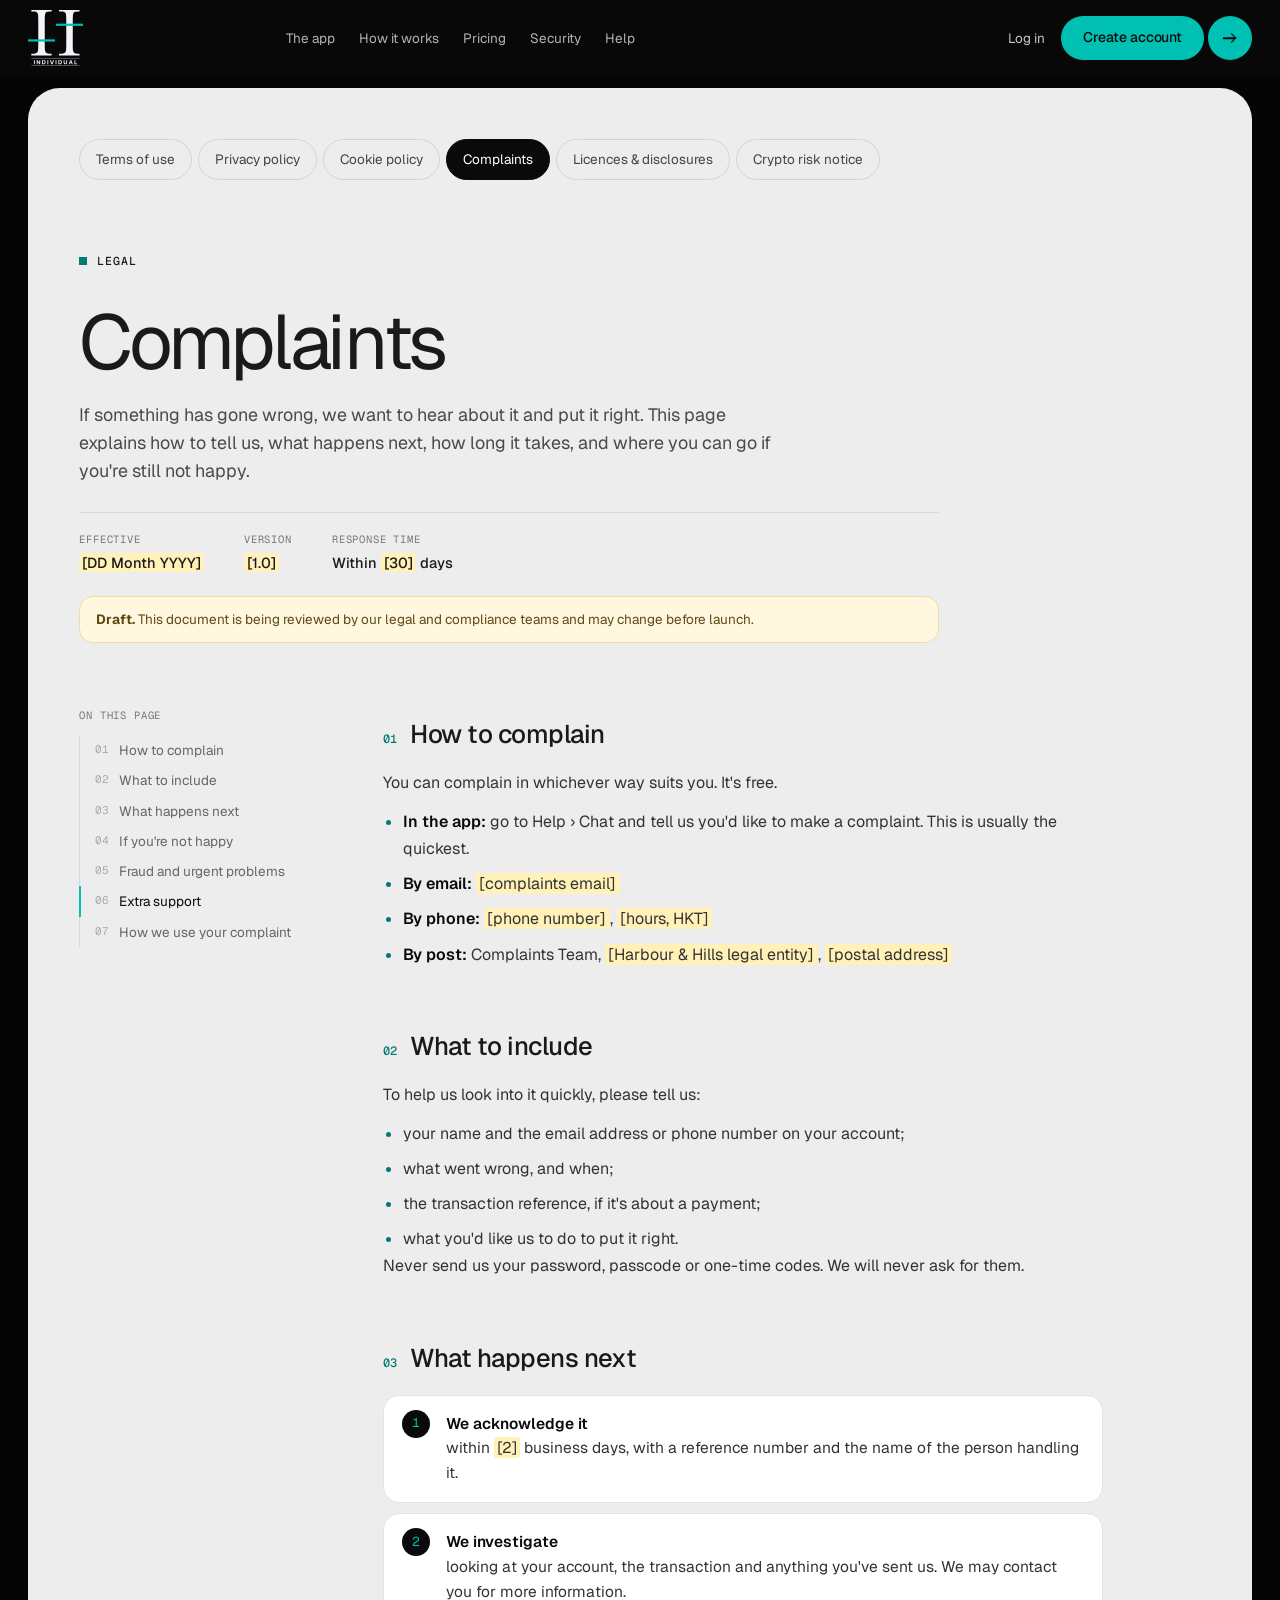
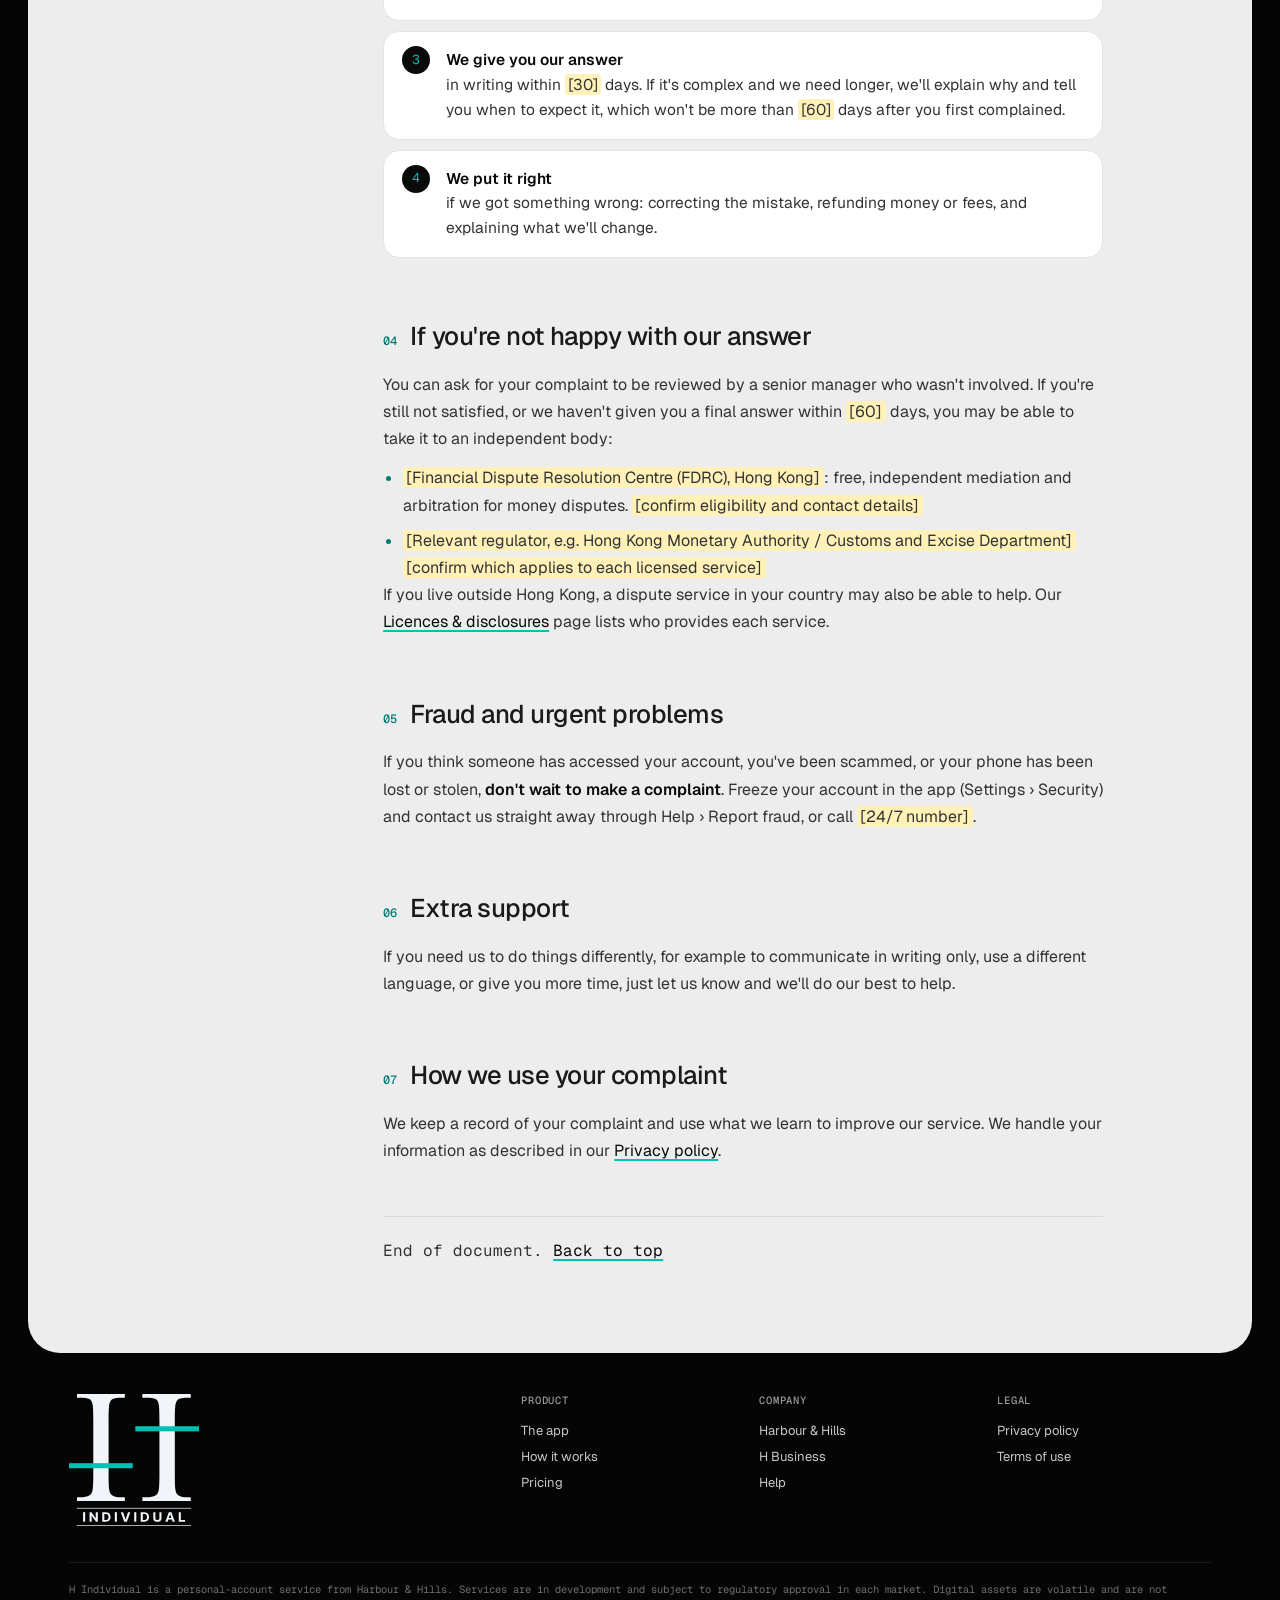
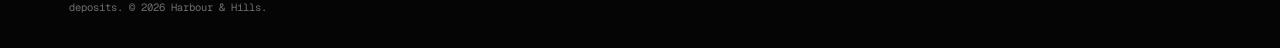
==== complaints.html @ d506ab59 "Legal: Complaints page with step-by-step process and escalation routes (placeholders for Compliance)" ====
<!DOCTYPE html>
<html lang="en">
<head>
<meta charset="utf-8">
<meta name="viewport" content="width=device-width, initial-scale=1">
<meta name="theme-color" content="#0a0a0a">
<title>Complaints — H Individual</title>
<meta name="description" content="How to make a complaint about H Individual, what happens next, how long it takes and where to go if you are not satisfied.">
<link rel="preconnect" href="https://fonts.googleapis.com">
<link rel="preconnect" href="https://fonts.gstatic.com" crossorigin>
<link href="https://fonts.googleapis.com/css2?family=Geist:wght@300;400;500;600&family=Geist+Mono:wght@400;500&family=Inter:wght@400;500;600&display=swap" rel="stylesheet">
<link rel="icon" type="image/svg+xml" href="assets/mark.svg?v=3">
<link rel="stylesheet" href="assets/site.css">
<link rel="stylesheet" href="assets/legal.css">
</head>
<body class="page-legal">
<a class="skip" href="#main">Skip to content</a>

<!-- Shared site header (same as index.html). Section links point back to the landing page. -->
<header class="hdr scrolled">
  <div class="hdr__in">
    <a class="logo" href="index.html"><img src="assets/logo-light.svg?v=2" width="48" height="48" alt="H Individual home"></a>
    <nav class="hdr__nav" aria-label="Primary">
      <a href="index.html#app">The app</a><a href="index.html#how">How it works</a><a href="index.html#pricing">Pricing</a><a href="index.html#security">Security</a><a href="index.html#faq">Help</a>
    </nav>
    <div class="hdr__end">
      <a href="#" class="hdr__login">Log in</a><!-- BACKEND: link to /login once the portal exists -->
      <a href="index.html" class="pill pill--teal"><span class="pill__label">Create account</span><span class="pill__dot" aria-hidden="true"><i class="arrow"></i></span></a>
    </div>
  </div>
</header>

<main id="main" class="legal">

  <!-- ═══ LEGAL TEMPLATE ═══
       Reused for: terms, privacy, cookies, complaints, disclosures, crypto-risk.
       Per page change: <title>, meta description, active tab (aria-current), .legal__head, contents list, article body.
       <mark class="tbd"> = text Compliance / BD must confirm before launch. -->

  <nav class="legal__tabs" aria-label="Legal documents">
    <a href="terms.html">Terms of use</a>
    <a href="privacy.html">Privacy policy</a>
    <a href="cookies.html">Cookie policy</a>
    <a href="complaints.html" aria-current="page">Complaints</a>
    <a href="disclosures.html">Licences &amp; disclosures</a>
    <a href="crypto-risk.html">Crypto risk notice</a>
  </nav>

  <header class="legal__head">
    <p class="kicker">Legal</p>
    <h1>Complaints</h1>
    <p class="legal__lead">If something has gone wrong, we want to hear about it and put it right. This page explains how to tell us, what happens next, how long it takes, and where you can go if you're still not happy.</p>
    <dl class="legal__meta">
      <div><dt>Effective</dt><dd><mark class="tbd">[DD Month YYYY]</mark></dd></div>
      <div><dt>Version</dt><dd><mark class="tbd">[1.0]</mark></dd></div>
      <div><dt>Response time</dt><dd>Within <mark class="tbd">[30]</mark> days</dd></div>
    </dl>
    <p class="legal__draft" role="note"><b>Draft.</b> This document is being reviewed by our legal and compliance teams and may change before launch.</p><!-- remove once approved -->
  </header>

  <div class="legal__body">
    <aside class="legal__toc">
      <details open>
        <summary>On this page</summary>
        <ol>
          <li><a href="#how">How to complain</a></li>
          <li><a href="#include">What to include</a></li>
          <li><a href="#next">What happens next</a></li>
          <li><a href="#escalate">If you're not happy</a></li>
          <li><a href="#urgent">Fraud and urgent problems</a></li>
          <li><a href="#help">Extra support</a></li>
          <li><a href="#records">How we use your complaint</a></li>
        </ol>
      </details>
    </aside>

    <article class="legal__doc">
      <section id="how">
        <h2>How to complain</h2>
        <p>You can complain in whichever way suits you. It's free.</p>
        <ul>
          <li><strong>In the app:</strong> go to Help &rsaquo; Chat and tell us you'd like to make a complaint. This is usually the quickest.</li>
          <li><strong>By email:</strong> <mark class="tbd">[complaints email]</mark></li>
          <li><strong>By phone:</strong> <mark class="tbd">[phone number]</mark>, <mark class="tbd">[hours, HKT]</mark></li>
          <li><strong>By post:</strong> Complaints Team, <mark class="tbd">[Harbour &amp; Hills legal entity]</mark>, <mark class="tbd">[postal address]</mark></li>
        </ul>
      </section>

      <section id="include">
        <h2>What to include</h2>
        <p>To help us look into it quickly, please tell us:</p>
        <ul>
          <li>your name and the email address or phone number on your account;</li>
          <li>what went wrong, and when;</li>
          <li>the transaction reference, if it's about a payment;</li>
          <li>what you'd like us to do to put it right.</li>
        </ul>
        <p>Never send us your password, passcode or one-time codes. We will never ask for them.</p>
      </section>

      <section id="next">
        <h2>What happens next</h2>
        <ol class="legal__steps">
          <li><b>We acknowledge it</b><span>within <mark class="tbd">[2]</mark> business days, with a reference number and the name of the person handling it.</span></li>
          <li><b>We investigate</b><span>looking at your account, the transaction and anything you've sent us. We may contact you for more information.</span></li>
          <li><b>We give you our answer</b><span>in writing within <mark class="tbd">[30]</mark> days. If it's complex and we need longer, we'll explain why and tell you when to expect it, which won't be more than <mark class="tbd">[60]</mark> days after you first complained.</span></li>
          <li><b>We put it right</b><span>if we got something wrong: correcting the mistake, refunding money or fees, and explaining what we'll change.</span></li>
        </ol>
      </section>

      <section id="escalate">
        <h2>If you're not happy with our answer</h2>
        <p>You can ask for your complaint to be reviewed by a senior manager who wasn't involved. If you're still not satisfied, or we haven't given you a final answer within <mark class="tbd">[60]</mark> days, you may be able to take it to an independent body:</p>
        <ul>
          <li><mark class="tbd">[Financial Dispute Resolution Centre (FDRC), Hong Kong]</mark>: free, independent mediation and arbitration for money disputes. <mark class="tbd">[confirm eligibility and contact details]</mark></li>
          <li><mark class="tbd">[Relevant regulator, e.g. Hong Kong Monetary Authority / Customs and Excise Department]</mark> <mark class="tbd">[confirm which applies to each licensed service]</mark></li>
        </ul>
        <p>If you live outside Hong Kong, a dispute service in your country may also be able to help. Our <a href="disclosures.html">Licences &amp; disclosures</a> page lists who provides each service.</p>
      </section>

      <section id="urgent">
        <h2>Fraud and urgent problems</h2>
        <p>If you think someone has accessed your account, you've been scammed, or your phone has been lost or stolen, <strong>don't wait to make a complaint</strong>. Freeze your account in the app (Settings &rsaquo; Security) and contact us straight away through Help &rsaquo; Report fraud, or call <mark class="tbd">[24/7 number]</mark>.</p>
      </section>

      <section id="help">
        <h2>Extra support</h2>
        <p>If you need us to do things differently, for example to communicate in writing only, use a different language, or give you more time, just let us know and we'll do our best to help.</p>
      </section>

      <section id="records">
        <h2>How we use your complaint</h2>
        <p>We keep a record of your complaint and use what we learn to improve our service. We handle your information as described in our <a href="privacy.html">Privacy policy</a>.</p>
      </section>

      <p class="legal__end">End of document. <a href="#main">Back to top</a></p>
    </article>
  </div>
</main>

<!-- Shared site footer (same as index.html) -->
<footer class="foot">
  <div class="foot__grid">
    <a href="index.html" class="foot__logo"><img src="assets/logo-light.svg?v=2" width="150" height="150" alt="H Individual"></a>
    <div><h3>Product</h3><a href="index.html#app">The app</a><a href="index.html#how">How it works</a><a href="index.html#pricing">Pricing</a></div>
    <div><h3>Company</h3><a href="https://www.harbourandhills.com/hk/index.html" target="_blank" rel="noopener">Harbour &amp; Hills</a><a href="index.html#business">H Business</a><a href="index.html#faq">Help</a></div>
    <div><h3>Legal</h3><a href="privacy.html">Privacy policy</a><a href="terms.html">Terms of use</a></div>
  </div>
  <p class="foot__legal">H Individual is a personal-account service from Harbour &amp; Hills. Services are in development and subject to regulatory approval in each market. Digital assets are volatile and are not deposits. © <span data-year></span> Harbour &amp; Hills.</p>
</footer>

<script>
// footer year + highlight the contents entry for the section being read
document.querySelector('[data-year]').textContent = new Date().getFullYear();
const toc = [...document.querySelectorAll('.legal__toc a')];
const spy = new IntersectionObserver(es => es.forEach(e => {
  if (e.isIntersecting) toc.forEach(a => a.classList.toggle('on', a.hash === '#' + e.target.id));
}), { rootMargin: '-20% 0px -70% 0px' });
document.querySelectorAll('.legal__doc section').forEach(s => spy.observe(s));
// phones: collapse the contents list by default
if (matchMedia('(max-width: 900px)').matches) document.querySelector('.legal__toc details').open = false;
</script>
</body>
</html>
---- assets/site.css ----
/* H Individual — sleek system.
   Harbour & Hills weighting (near-black canvas, light relief cells, teal spark)
   on a framed column grid: hairline-divided cells, ~4px radii, restrained type,
   monospace micro-labels with a teal square bullet, data cards over decoration. */
:root{
  --ink:#0a0a0a; --ink-2:#111111; --ink-3:#171717; --ink-4:#222222;
  --line:rgba(255,255,255,.09); --line-2:rgba(255,255,255,.16);
  --light:#ededed; --paper:#f7f7f7; --dark:#0a0a0a;
  --text:#ededed; --mute:#9a9a9a; --mute-d:#666666;
  --navy:#023e63; --teal:#00bfb3; --teal-ink:#007a73; --err:#e5484d; --err-d:#b42318;
  --btc:#f7931a; --eth:#627eea; --usdc:#2775ca; --usdt:#26a17b; --sol:#9945ff;
  --sans:Inter,system-ui,sans-serif; --mono:"JetBrains Mono",ui-monospace,Menlo,monospace;
  --ease:cubic-bezier(.65,0,.35,1); --out:cubic-bezier(.16,1,.3,1);
  --W:min(1360px,calc(100% - 32px)); --r:4px; --pad:clamp(20px,3.2vw,48px);
}
*{box-sizing:border-box;margin:0;padding:0}
html{scroll-behavior:smooth;scroll-padding-top:80px}
body{font-family:var(--sans);color:var(--text);background:var(--ink);font-size:15px;line-height:1.55;-webkit-font-smoothing:antialiased}
a{color:inherit}
button,input,select{font:inherit;color:inherit}
.mono{font-family:var(--mono);letter-spacing:-.01em}
.muted{color:var(--mute-d)}
.skip{position:absolute;left:-999px;top:8px;z-index:99;background:var(--teal);color:var(--ink);padding:10px 14px}
.skip:focus{left:8px}
:focus-visible{outline:2px solid var(--teal);outline-offset:2px}

/* ── the frame: edge rules + four column rules, fixed behind everything ── */
body::before{content:"";position:fixed;top:0;bottom:0;left:50%;width:var(--W);transform:translateX(-50%);pointer-events:none;z-index:0;
  border-inline:1px solid var(--line);
  background:repeating-linear-gradient(90deg,transparent 0 calc(25% - 1px),var(--line) calc(25% - 1px) 25%)}
main,.foot,.hdr__in{position:relative;z-index:1}
main>section,.foot{width:var(--W);margin-inline:auto;border-top:1px solid var(--line)}

/* ── type: restrained ── */
.mega{font-weight:700;font-size:clamp(46px,6.2vw,100px);line-height:.94;letter-spacing:-.05em;color:#fff}
.mega--center{text-align:center}
.h1{font-weight:600;font-size:clamp(30px,3.1vw,48px);line-height:1.04;letter-spacing:-.035em;color:#fff}
.h2{font-weight:600;font-size:clamp(20px,1.7vw,24px);line-height:1.2;letter-spacing:-.02em;color:#fff}
h3{font-weight:600;font-size:17px;letter-spacing:-.015em;color:#fff;line-height:1.25}
.lead{font-size:16px;color:var(--mute);max-width:34em}
.kicker,.brk,.rails__label{display:inline-flex;align-items:center;gap:10px;font-family:var(--mono);font-size:11.5px;font-weight:500;letter-spacing:.08em;text-transform:uppercase;color:var(--mute);margin-bottom:18px}
.kicker::before,.brk::before{content:"";width:8px;height:8px;background:var(--teal);flex:none}
.brk--light{color:#e0e0e0}
u{text-decoration:none;background:linear-gradient(var(--teal),var(--teal)) 0 94%/0 .08em no-repeat;transition:background-size .9s var(--ease) .4s}
.in u{background-size:100% .08em}
[data-lines] span{display:block;overflow:hidden;padding-bottom:.08em;margin-bottom:-.08em}
[data-lines] span>i{display:block;font-style:normal;transform:translateY(105%);transition:transform .9s var(--out)}
[data-lines] span:nth-child(2)>i{transition-delay:.07s}
[data-lines] span:nth-child(3)>i{transition-delay:.14s}
[data-lines].in span>i{transform:none}
[data-reveal]{opacity:0;transform:translateY(16px);transition:opacity .8s var(--out),transform .9s var(--out)}
[data-reveal].in{opacity:1;transform:none}

/* light relief cells */
.how,.pricing,.faq{--text:#1a1a1a;--mute:#666666;background:var(--light);color:var(--text)}
.how .h1,.pricing .h1,.faq .h1,.how h3,.pricing h3,.faq h3{color:var(--dark)}
.how .kicker,.pricing .kicker,.faq .kicker{color:#555555}
.how .kicker::before,.pricing .kicker::before,.faq .kicker::before{background:var(--teal-ink)}

/* ── buttons: square segments, notched corner ── */
.arrow{width:13px;height:9px;position:relative;display:block}
.arrow::before{content:"";position:absolute;left:0;right:1px;top:50%;height:1.5px;background:currentColor;transform:translateY(-50%)}
.arrow::after{content:"";position:absolute;right:1px;top:50%;width:6px;height:6px;border-top:1.5px solid currentColor;border-right:1.5px solid currentColor;transform:translateY(-50%) rotate(45deg)}
.pill{display:inline-flex;align-items:stretch;gap:2px;text-decoration:none;font-family:var(--mono);font-weight:500;font-size:12px;letter-spacing:.08em;text-transform:uppercase;cursor:pointer;border:0;background:none}
.pill__label{display:flex;align-items:center;height:40px;padding:0 18px;background:#fff;color:var(--dark);white-space:nowrap;transition:background .25s,color .25s;
  clip-path:polygon(0 0,100% 0,100% 100%,8px 100%,0 calc(100% - 8px))}
.pill__dot{display:grid;place-items:center;width:40px;background:#fff;color:var(--dark);transition:background .25s,color .25s}
.pill__dot .arrow{transition:transform .4s var(--ease)}
.pill:hover .pill__dot .arrow{transform:translateX(3px)}
.pill--teal .pill__label,.pill--teal .pill__dot{background:var(--teal);color:var(--dark)}
.pill:hover .pill__label,.pill:hover .pill__dot{background:#fff;color:var(--dark)}
.pill--lg .pill__label{height:50px;padding:0 24px;font-size:13px}
.pill--lg .pill__dot{width:50px}
.pill--line .pill__label,.pill--line .pill__dot{background:var(--dark);color:#fff}
.pill--line:hover .pill__label,.pill--line:hover .pill__dot{background:var(--teal);color:var(--dark)}
.how .pill .pill__label,.how .pill .pill__dot{background:var(--dark);color:#fff}
.how .pill:hover .pill__label,.how .pill:hover .pill__dot{background:var(--teal);color:var(--dark)}
.pill--block{width:100%}.pill--block .pill__label{flex:1;justify-content:center}

/* ── store badges (swap for official artwork before launch) ── */
.stores{display:flex;gap:6px;flex-wrap:wrap}
.store{display:inline-flex;align-items:center;gap:9px;height:48px;padding:0 14px 0 12px;border-radius:var(--r);background:#000;border:1px solid var(--line-2);
  color:#fff;text-decoration:none;font-weight:600;font-size:16px;line-height:1.05;transition:border-color .25s}
.store small{display:block;font-family:var(--mono);font-size:9px;font-weight:500;letter-spacing:.06em;text-transform:uppercase;opacity:.7}
.store:hover{border-color:var(--teal)}
.stores--sm .store{height:44px;font-size:14px}

/* ── header ── */
.hdr{position:sticky;top:0;z-index:40;background:rgba(10,10,10,.82);backdrop-filter:blur(12px);border-bottom:1px solid var(--line)}
.hdr__in{display:flex;align-items:center;gap:32px;height:60px;width:var(--W);margin:0 auto;padding:0 18px}
.logo{display:flex;align-items:center;gap:10px;font-weight:600;font-size:16px;letter-spacing:-.02em;text-decoration:none;color:#fff;white-space:nowrap}
.hdr__nav{display:flex;gap:24px;margin:0 auto;font-size:13.5px;color:#b3b3b3}
.hdr__nav a{text-decoration:none;position:relative;padding:4px 0}
.hdr__nav a:hover,.hdr__nav a.on{color:#fff}
.hdr__nav a::after{content:"";position:absolute;left:0;right:0;bottom:-2px;height:1.5px;background:var(--teal);transform:scaleX(0);transform-origin:left;transition:transform .35s var(--ease)}
.hdr__nav a.on::after{transform:scaleX(1)}
.hdr__end{display:flex;align-items:center;gap:16px;font-size:13.5px;margin-left:auto}
.hdr__login{text-decoration:none;color:#c7c7c7}
.hdr__login:hover{color:#fff}
@media(max-width:1000px){.hdr__nav{display:none}}
@media(max-width:480px){.hdr__login{display:none}.hdr__end .pill__label{padding:0 12px}}

/* ── hero ── */
.hero{border-top:0!important}
.hero__grid{display:grid;grid-template-columns:1fr minmax(360px,440px);min-height:calc(100vh - 60px - 210px)}
.hero__copy{padding:calc(var(--pad) * 1.4) var(--pad);display:flex;flex-direction:column;justify-content:center;border-right:1px solid var(--line)}
.chip{display:inline-flex;align-items:center;gap:8px;align-self:flex-start;font-family:var(--mono);font-size:11px;letter-spacing:.06em;text-transform:uppercase;color:#d0d0d0;border:1px solid var(--line-2);padding:6px 10px;margin-bottom:28px}
.dot{width:6px;height:6px;border-radius:50%;background:var(--teal);box-shadow:0 0 0 3px rgba(0,191,179,.2)}
.hero__lead{font-size:17px;color:var(--mute);max-width:30em;margin:26px 0 30px}
.hero__lead b{color:#fff;font-weight:500}
.hero__cta{display:flex;align-items:center;gap:14px;flex-wrap:wrap}
.hero__trust{list-style:none;display:flex;margin-top:36px;border-top:1px solid var(--line);font-family:var(--mono);font-size:11.5px;letter-spacing:.04em;text-transform:uppercase;color:var(--mute)}
.hero__trust li{padding:12px 18px 0 0;margin-right:18px;border-right:1px solid var(--line)}
.hero__trust li:last-child{border:0}
.hero__trust b{color:#fff;font-weight:500;margin-right:6px}
@media(max-width:1060px){.hero__grid{grid-template-columns:1fr}.hero__copy{border-right:0;border-bottom:1px solid var(--line)}}

/* ── converter: light instrument card ── */
.fx{--text:#1a1a1a;background:var(--paper);color:var(--text);margin:var(--pad) var(--pad) var(--pad) calc(var(--pad) * .8);padding:18px;border-radius:var(--r);align-self:center;box-shadow:0 30px 70px -40px rgba(0,191,179,.45)}
.fx__head{display:flex;justify-content:space-between;align-items:center;margin-bottom:14px}
.fx__title{font-size:15px;font-weight:600;letter-spacing:-.01em;color:var(--dark)}
.fx__live{display:flex;align-items:center;gap:6px;font-family:var(--mono);font-size:10.5px;letter-spacing:.06em;text-transform:uppercase;color:var(--mute-d)}
.fx__live i{width:6px;height:6px;border-radius:50%;background:#94a3b8}
.fx__live.on i{background:var(--teal);animation:pulse 2.2s infinite}
@keyframes pulse{50%{box-shadow:0 0 0 4px rgba(0,191,179,.22)}}
.fx__field{background:#fff;border:1px solid #dedede;border-radius:var(--r);padding:8px 12px 6px;transition:border-color .2s}
.fx__field:focus-within{border-color:var(--dark)}
.fx__field.bad{border-color:var(--err-d)}
.fx__label{font-family:var(--mono);font-size:10.5px;letter-spacing:.06em;text-transform:uppercase;color:var(--mute-d);display:block}
.fx__row{display:flex;align-items:center;gap:10px}
.fx__row input{flex:1;min-width:0;border:0;outline:0;background:none;font-size:26px;font-weight:600;letter-spacing:-.03em;color:var(--dark);padding:2px 0;font-variant-numeric:tabular-nums}
.fx__row select{border:1px solid #dedede;background:var(--paper);border-radius:var(--r);padding:7px 8px;font-size:13.5px;font-weight:600;cursor:pointer;outline:0;max-width:52%;color:var(--dark)}
.fx__row select:focus-visible{outline:2px solid var(--teal)}
.fx__mid{position:relative;margin:0 0 0 14px;padding:8px 52px 8px 14px;border-left:1px dashed #c4c4c4}
.fx__lines{list-style:none;display:grid;gap:3px;font-size:12.5px}
.fx__lines li{display:flex;justify-content:space-between;gap:10px;color:var(--mute-d)}
.fx__lines small{font-family:var(--mono);font-size:10px;color:var(--teal-ink);margin-left:4px}
.fx__lines b{font-family:var(--mono);font-weight:500;color:var(--dark);font-variant-numeric:tabular-nums;text-align:right}
.fx__swap{position:absolute;right:0;top:50%;width:38px;height:38px;margin-top:-19px;border:1px solid #d4d4d4;border-radius:var(--r);background:#fff;display:grid;place-items:center;cursor:pointer;transition:transform .45s var(--ease),background .2s}
.fx__swap svg{width:16px;height:16px;fill:none;stroke:var(--dark);stroke-width:1.7;stroke-linecap:round;stroke-linejoin:round}
.fx__swap:hover{transform:rotate(180deg);background:var(--teal)}
.fx__err{margin-top:6px;font-size:12.5px;font-weight:500;color:var(--err-d)}
.fx__method{border:0;margin-top:12px}
.fx__method legend{margin-bottom:6px}
.seg{display:grid;grid-template-columns:repeat(3,1fr);border:1px solid #dedede;border-radius:var(--r);overflow:hidden;background:#fff}
.seg label{position:relative;cursor:pointer}
.seg label+label{border-left:1px solid #dedede}
.seg input{position:absolute;opacity:0;inset:0}
.seg span{display:grid;place-items:center;min-height:38px;padding:0 6px;font-size:12px;font-weight:600;text-align:center;color:var(--dark);transition:background .2s,color .2s}
.seg input:checked+span{background:var(--dark);color:#fff}
.seg input:focus-visible+span{outline:2px solid var(--teal);outline-offset:-2px}
.fx__summary{display:grid;grid-template-columns:1fr 1fr;margin:12px 0 0;border:1px solid #dedede;border-radius:var(--r);background:#fff}
.fx__summary div{padding:8px 12px}
.fx__summary div+div{border-left:1px solid #dedede}
.fx__summary dt{font-family:var(--mono);font-size:10px;letter-spacing:.06em;text-transform:uppercase;color:var(--mute-d)}
.fx__summary dd{font-weight:600;color:var(--dark);font-size:13.5px}
.fx__compare{margin:10px 0 0;font-size:12.5px;padding:8px 12px;border-left:2px solid var(--teal);background:#e3f5f3;color:#064e49}
.fx__compare:empty{display:none}
.btn-send{display:flex;align-items:center;justify-content:center;gap:12px;width:100%;min-height:48px;margin-top:12px;border:0;border-radius:var(--r);background:var(--dark);color:#fff;
  font-family:var(--mono);font-weight:500;font-size:12.5px;letter-spacing:.06em;text-transform:uppercase;cursor:pointer;transition:background .25s,color .25s}
.btn-send:hover{background:var(--teal);color:var(--dark)}
.btn-send:disabled{cursor:not-allowed}
.btn-send--auto{width:auto;padding:0 22px;margin:0}
.fx__fine{margin-top:8px;font-size:11px;color:var(--mute-d);text-align:center}

/* ── market cards ── */
.markets{display:grid;grid-template-columns:repeat(4,1fr);border-top:1px solid var(--line)}
.mkt{padding:18px 20px;border-right:1px solid var(--line);min-height:190px;display:flex;flex-direction:column}
.mkt:last-child{border-right:0}
.mkt__h{display:flex;justify-content:space-between;align-items:center;font-size:11.5px;color:var(--mute);margin-bottom:8px}
.tag-ind{font-style:normal;font-family:var(--mono);font-size:10px;letter-spacing:.06em;text-transform:uppercase;color:var(--mute);display:flex;align-items:center;gap:5px}
.tag-ind::before{content:"";width:5px;height:5px;border-radius:50%;background:var(--teal)}
.mkt__v{font-size:30px;font-weight:500;letter-spacing:-.04em;color:#fff;line-height:1.1;font-variant-numeric:tabular-nums}
.mkt__sub{font-size:11px;color:var(--mute);margin-top:4px}
.mkt__sub .up{color:var(--teal)}.mkt__sub .down{color:var(--err)}
.band-bar{position:relative;height:4px;background:var(--ink-4);margin-top:auto}
.band-bar i{position:absolute;top:-4px;width:3px;height:12px;background:var(--teal);left:50%;transition:left 1s var(--out)}
.mkt__ends{display:flex;justify-content:space-between;font-size:10.5px;color:var(--mute);margin-top:6px}
.spark{width:100%;height:64px;margin-top:auto;display:block;overflow:visible}
.spark__line{fill:none;stroke:var(--teal);stroke-width:1.5;vector-effect:non-scaling-stroke}
.spark__fill{fill:rgba(0,191,179,.1);stroke:none}
.mkt--list .rates__grid{display:grid;grid-template-columns:1fr}
.rate{display:flex;justify-content:space-between;align-items:baseline;gap:8px;padding:5px 0;border:0;border-bottom:1px solid var(--line);background:none;cursor:pointer;text-align:left}
.rate:nth-child(n+6){display:none}
.rate b{font-family:var(--mono);font-size:10.5px;font-weight:500;letter-spacing:.04em;color:var(--mute)}
.rate span{font-family:var(--mono);font-size:13px;font-weight:500;color:#fff;font-variant-numeric:tabular-nums}
.rate:hover span{color:var(--teal)}
@media(max-width:1000px){.markets{grid-template-columns:1fr 1fr}.mkt:nth-child(2){border-right:0}.mkt:nth-child(-n+2){border-bottom:1px solid var(--line)}}
@media(max-width:560px){.markets{grid-template-columns:1fr}.mkt{border-right:0;border-bottom:1px solid var(--line);min-height:0}.spark{height:48px}}

/* ── rails strip ── */
.rails{display:flex;flex-wrap:wrap;align-items:stretch}
.rails__label{margin:0;padding:18px 20px;border-right:1px solid var(--line);min-width:25%}
.rail{flex:1;display:flex;align-items:center;justify-content:center;gap:10px;padding:16px 14px;border-right:1px solid var(--line);font-size:14px;font-weight:600;color:#fff;white-space:nowrap}
.rail:last-child{border-right:0}
.rail i{display:grid;place-items:center;width:24px;height:24px;border-radius:50%;background:var(--ink-4);font-style:normal;font-size:11px;font-weight:700;color:#fff}
@media(max-width:900px){.rails__label{min-width:100%;border-right:0;border-bottom:1px solid var(--line)}.rail{flex:1 0 33%;border-bottom:1px solid var(--line)}}

/* icons */
.flag,.coin,.chips i{display:grid;place-items:center;width:28px;height:28px;border-radius:50%;background:#fff;font-style:normal;line-height:1;flex:none;overflow:hidden}
.flag img,.chips i img{display:block;width:100%;height:100%}
.coin{font-weight:800;font-size:13px;color:#fff}
.coin--btc{background:var(--btc)}.coin--eth{background:var(--eth)}.coin--usdc{background:var(--usdc)}.coin--usdt{background:var(--usdt)}.coin--sol{background:var(--sol)}

/* ── people strip ── */
.people{position:relative;padding:var(--pad);overflow:hidden}
.people__bg{display:none}
.people__head{margin-bottom:28px}
.strip{display:grid;grid-template-columns:repeat(5,1fr);gap:1px;background:var(--line);border:1px solid var(--line)}
.shot{position:relative;margin:0;overflow:hidden;aspect-ratio:3/4;background:var(--ink-3)}
.shot img{width:100%;height:100%;object-fit:cover;display:block;filter:grayscale(1) contrast(1.05) brightness(.78);transition:filter .7s var(--ease),transform 1s var(--out);transform:scale(1.03)}
.shot::after{content:"";position:absolute;inset:0;background:linear-gradient(180deg,transparent 40%,rgba(10,10,10,.92));pointer-events:none}
.shot:hover img{filter:grayscale(.1) brightness(.9);transform:scale(1)}
.shot figcaption{position:absolute;left:14px;right:14px;bottom:12px;z-index:1;font-weight:600;font-size:14px;color:#fff}
.shot figcaption .mono{display:block;font-size:10.5px;font-weight:500;color:var(--teal);letter-spacing:.04em;margin-bottom:3px}
@media(max-width:1000px){.strip{grid-template-columns:repeat(3,1fr)}.shot:nth-child(n+4){display:none}}
@media(max-width:600px){.strip{grid-template-columns:repeat(2,1fr)}.shot:nth-child(3){display:none}.shot:nth-child(4){display:block}}

/* ── app showcase ── */
.app{padding:var(--pad)}
.app__head{display:grid;grid-template-columns:1fr 1fr;gap:32px;align-items:end;margin-bottom:40px}
.app__head .kicker{grid-column:1/-1;margin-bottom:-8px}
.app__head .lead{justify-self:end}
.devices{position:relative;padding-right:200px}
.browser{background:var(--paper);border-radius:6px;overflow:hidden;border:1px solid var(--line-2);box-shadow:0 50px 100px -50px rgba(0,191,179,.35)}
.browser__bar{display:flex;align-items:center;gap:6px;height:32px;padding:0 12px;background:#e5e5e5}
.browser__bar i{width:9px;height:9px;border-radius:50%;background:#c2c2c2}
.browser__bar span{margin:0 auto;font-family:var(--mono);font-size:11px;color:#666666;background:#fff;border-radius:3px;padding:2px 30px}
.dash{display:grid;grid-template-columns:160px 1fr;min-height:430px;color:#1a1a1a}
.dash__side{background:var(--dark);padding:16px 12px;display:flex;flex-direction:column;gap:22px}
.dash__side nav{display:grid;gap:2px}
.dash__side b{font-weight:500;font-size:12.5px;color:#999999;padding:7px 10px;border-radius:3px}
.dash__side b.on{background:rgba(0,191,179,.14);color:#fff;box-shadow:inset 2px 0 0 var(--teal)}
.dash__main{padding:20px}
.dash__top{display:flex;justify-content:space-between;align-items:flex-end;gap:20px;margin-bottom:14px}
.dash__label{font-family:var(--mono);font-size:10.5px;letter-spacing:.06em;text-transform:uppercase;color:#666666}
.dash__total{font-size:34px;font-weight:600;letter-spacing:-.04em;color:var(--dark);line-height:1.05}
.dash__total small,.ph__total small{font-size:.55em;color:#8a8a8a}
.dash__up{font-family:var(--mono);font-size:11px;color:var(--teal-ink)}
.dash__actions{display:flex;gap:4px}
.act{font-size:12px;font-weight:600;padding:7px 12px;border-radius:3px;background:#fff;border:1px solid #dedede;color:var(--dark)}
.act--primary{background:var(--dark);border-color:var(--dark);color:#fff}
.dash__cols{display:grid;grid-template-columns:1fr 1fr;gap:8px}
.panel{background:#fff;border:1px solid #e6e6e6;border-radius:var(--r);padding:12px 14px}
.panel--wide{grid-column:1/-1}
.panel__h{font-family:var(--mono);font-size:10.5px;letter-spacing:.06em;text-transform:uppercase;color:#666666;margin-bottom:4px;display:flex;align-items:center;gap:8px}
.livetag{font-style:normal;font-size:9.5px;color:var(--teal-ink);background:#e3f5f3;border-radius:2px;padding:1px 5px}
.acc{display:flex;align-items:center;gap:10px;padding:6px 0;font-size:12.5px;border-top:1px solid #efefef}
.acc:first-of-type{border-top:0}
.acc .flag,.acc .coin{width:22px;height:22px;font-size:11px}
.acc span{flex:1;color:#1a1a1a}
.acc b{font-family:var(--mono);font-weight:500;font-variant-numeric:tabular-nums;color:var(--dark)}
.acc em{font-style:normal;font-family:var(--mono);font-size:10.5px;min-width:52px;text-align:right}
.up{color:var(--teal-ink)}.down{color:var(--err-d)}
.tx{display:grid;grid-template-columns:26px 1fr auto auto;align-items:center;gap:10px;padding:7px 0;border-top:1px solid #efefef;font-size:12.5px}
.tx:first-of-type{border-top:0}
.tx__ic{display:grid;place-items:center;width:26px;height:26px;border-radius:3px;background:#f1f5f9;font-style:normal;font-weight:700;font-size:12px}
.tx__ic--in{background:#e3f5f3;color:var(--teal-ink)}
.tx span small{display:block;font-size:10.5px;color:#8a8a8a}
.tx b{font-family:var(--mono);font-weight:500;color:var(--dark)}
.tx b.in{color:var(--teal-ink)}
.tx em{font-style:normal;font-family:var(--mono);font-size:10px;padding:1px 6px;border-radius:2px}
.tx em.ok{background:#e3f5f3;color:#064e49}
.phone{position:absolute;right:0;bottom:-30px;width:250px;height:520px;border-radius:38px;background:#0a0a0a;padding:10px;box-shadow:0 40px 80px -30px rgba(0,0,0,.85),0 0 0 1px rgba(255,255,255,.14)}
.phone__notch{position:absolute;top:18px;left:50%;width:78px;height:22px;margin-left:-39px;border-radius:999px;background:#000;z-index:2}
.phone__screen{height:100%;border-radius:30px;background:var(--dark);padding:50px 14px 14px;overflow:hidden;position:relative}
.ph__top{display:flex;justify-content:space-between;align-items:center;margin-bottom:16px}
.ph__hi{font-weight:600;color:#fff;font-size:14px}
.ph__bell{color:var(--teal);font-size:9px}
.ph__label{font-family:var(--mono);font-size:10px;letter-spacing:.06em;text-transform:uppercase;color:var(--mute)}
.ph__total{font-size:30px;font-weight:600;letter-spacing:-.04em;color:#fff;line-height:1.05;margin-bottom:14px}
.ph__acts{display:grid;grid-template-columns:repeat(4,1fr);gap:6px;margin-bottom:14px}
.ph__acts span{display:grid;justify-items:center;gap:5px;font-size:10px;font-weight:600;color:#d0d0d0}
.ph__acts i{display:grid;place-items:center;width:40px;height:40px;border-radius:10px;background:var(--ink-4);font-style:normal;font-size:15px;color:#fff}
.ph__acts span:first-child i{background:var(--teal);color:var(--dark)}
.ph__card{background:var(--ink-3);border-radius:10px;padding:4px 10px}
.ph__card .acc{border-color:rgba(255,255,255,.06);font-size:12px}
.ph__card .acc span{color:#e0e0e0}.ph__card .acc b{color:#fff}
.ph__toast{position:absolute;left:10px;right:10px;bottom:12px;display:flex;gap:10px;align-items:center;background:#fff;border-radius:10px;padding:9px 11px;font-size:11.5px;font-weight:600;color:var(--dark);animation:toast 6s var(--out) 1.4s infinite both}
.ph__toast i{display:grid;place-items:center;width:24px;height:24px;border-radius:50%;background:var(--teal);font-style:normal;flex:none}
.ph__toast small{display:block;font-weight:500;color:#666666;font-size:10px}
@keyframes toast{0%{transform:translateY(130%);opacity:0}12%,80%{transform:none;opacity:1}100%{transform:translateY(130%);opacity:0}}
.app__get{display:flex;justify-content:space-between;align-items:center;gap:20px;flex-wrap:wrap;margin-top:70px;padding-top:20px;border-top:1px solid var(--line)}
.app__get p{color:var(--mute)}.app__get b{color:#fff;font-weight:600}
@media(max-width:1000px){.app__head{grid-template-columns:1fr}.app__head .lead{justify-self:start}.devices{padding-right:0}.phone{position:relative;right:auto;bottom:auto;margin:-110px auto 0}.dash{grid-template-columns:1fr}.dash__side{display:none}}
@media(max-width:640px){.browser{display:none}.phone{margin:0 auto}}

/* ── widgets: hairline-celled bento ── */
.widgets{padding:var(--pad)}
.widgets .h1{margin-bottom:32px;max-width:16em}
.bento{display:grid;grid-template-columns:repeat(4,1fr);grid-auto-rows:minmax(220px,auto);gap:1px;background:var(--line);border:1px solid var(--line)}
.w{background:var(--ink);padding:20px;display:flex;flex-direction:column;justify-content:space-between;gap:18px;overflow:hidden;transition:background .3s}
.w:hover{background:var(--ink-2)}
.w--wide{grid-column:span 2}
.w--tall{grid-row:span 2}
.w__txt p{color:var(--mute);font-size:13.5px;margin-top:4px;max-width:28em}
.chips{display:flex;flex-wrap:wrap;gap:6px}
.chips span{display:inline-flex;align-items:center;gap:8px;padding:5px 12px 5px 5px;border:1px solid var(--line-2);border-radius:999px;font-family:var(--mono);font-weight:500;font-size:12px;color:#fff}
.chips i{width:22px;height:22px}
.chips .more{padding:5px 12px;background:var(--teal);border-color:var(--teal);color:var(--dark)}
.coins{display:grid;gap:1px;background:var(--line);border:1px solid var(--line)}
.coins div{display:flex;align-items:center;gap:10px;background:var(--ink-2);padding:9px 10px;font-size:13px;color:#fff}
.coins span{flex:1;font-family:var(--mono);font-size:12px}
.coins b{font-family:var(--mono);font-weight:500}
.coins em{font-style:normal;font-family:var(--mono);font-size:10.5px;min-width:56px;text-align:right}
.coins .up{color:var(--teal)}.coins .down{color:var(--err)}
.track{list-style:none}
.track li{position:relative;padding:0 0 18px 26px;color:var(--mute);font-size:12.5px}
.track li::before{content:"";position:absolute;left:0;top:3px;width:11px;height:11px;border:1.5px solid #3a3a3a;background:var(--ink)}
.track li::after{content:"";position:absolute;left:5px;top:16px;bottom:0;width:1.5px;background:#2a2a2a}
.track li:last-child::after{display:none}
.track li b{display:block;color:#fff;font-size:14px;font-weight:600}
.track li.done::before{background:var(--teal);border-color:var(--teal)}
.track li.done::after{background:var(--teal)}
.track li.now::before{border-color:var(--teal);animation:pulse 2s infinite}
.alert{display:grid;grid-template-columns:1fr auto;align-items:center;gap:4px 12px;border:1px solid var(--line-2);padding:12px}
.alert__pair{font-family:var(--mono);font-weight:500;color:#fff;font-size:13px}
.alert__target{grid-column:1;font-size:12px;color:var(--mute)}.alert__target b{color:var(--teal);font-family:var(--mono);font-weight:500}
.toggle{grid-row:1/3;grid-column:2;position:relative;width:42px;height:24px;cursor:pointer}
.toggle input{position:absolute;opacity:0;inset:0;cursor:pointer}
.toggle i{position:absolute;inset:0;border-radius:999px;background:#2a2a2a;transition:background .3s}
.toggle i::after{content:"";position:absolute;top:3px;left:3px;width:18px;height:18px;border-radius:50%;background:#fff;transition:transform .3s var(--ease)}
.toggle input:checked+i{background:var(--teal)}
.toggle input:checked+i::after{transform:translateX(18px)}
.toggle input:focus-visible+i{outline:2px solid var(--teal);outline-offset:2px}
.card-mock{position:relative;aspect-ratio:1.586;border-radius:8px;background:linear-gradient(135deg,#1a1a1a 0%,#0a0a0a 70%);border:1px solid var(--line-2);padding:14px;transition:transform .6s var(--out)}
.w:hover .card-mock{transform:translateY(-4px)}
.card-mock__chip{position:absolute;left:14px;top:50%;width:30px;height:22px;border-radius:4px;background:linear-gradient(135deg,#e8e2c9,#9f9677);transform:translateY(-50%)}
.card-mock__num{position:absolute;right:14px;bottom:12px;font-family:var(--mono);font-size:12px;letter-spacing:.12em;color:#fff}
.card-mock__name{position:absolute;left:14px;bottom:12px;font-size:10.5px;font-weight:600;color:#d0d0d0}
.approve{background:var(--paper);border-radius:var(--r);padding:14px;color:var(--dark);max-width:360px}
.approve__h{font-family:var(--mono);font-size:10px;letter-spacing:.08em;text-transform:uppercase;color:var(--teal-ink)}
.approve__who{display:flex;gap:10px;align-items:center;margin:8px 0 12px;font-weight:600;font-size:14px}
.approve__who small{display:block;font-weight:400;color:#666666;font-size:11.5px}
.approve__btns{display:grid;grid-template-columns:auto 1fr;gap:6px}
.approve__btns span{display:grid;place-items:center;height:36px;padding:0 12px;border-radius:3px;font-size:12px;font-weight:600}
.approve__btns .no{background:#fff;border:1px solid #dedede}.approve__btns .yes{background:var(--dark);color:#fff}
@media(max-width:1000px){.bento{grid-template-columns:1fr 1fr}.w--tall{grid-row:auto}}
@media(max-width:600px){.bento{grid-template-columns:1fr}.w--wide{grid-column:auto}}

/* ── network band ── */
.band{position:relative;overflow:hidden;min-height:560px;display:grid;grid-template-columns:1.2fr minmax(340px,460px);gap:32px;align-items:end;padding:var(--pad)}
.band__img{position:absolute;inset:0;width:100%;height:100%;object-fit:cover;filter:grayscale(1) contrast(1.1) brightness(.45)}
.band::before{content:"";position:absolute;inset:0;background:linear-gradient(90deg,rgba(10,10,10,.95) 0%,rgba(10,10,10,.5) 55%,rgba(10,10,10,.8) 100%)}
.band>*:not(.band__img){position:relative}
.band__word{font-weight:700;font-size:clamp(44px,5.4vw,84px);line-height:.94;letter-spacing:-.05em;color:#fff}
.band__lead{margin-top:20px;max-width:28em;color:#cccccc;font-size:16px}
.status{background:rgba(10,10,10,.86);backdrop-filter:blur(8px);border:1px solid var(--line-2);font-size:12.5px}
.status__head{display:flex;justify-content:space-between;align-items:center;padding:12px 14px;border-bottom:1px solid var(--line-2);color:#fff;font-size:11px;text-transform:uppercase;letter-spacing:.08em}
.status__clock{color:var(--teal)}
.status__row{display:grid;grid-template-columns:30px 1fr auto 80px;gap:10px;align-items:center;padding:9px 14px;border-bottom:1px solid var(--line);color:#cccccc}
.status__row--h{font-size:10px;letter-spacing:.08em;text-transform:uppercase;color:var(--mute);padding-block:7px}
.status__row b{font-weight:500;color:#fff;text-align:right;font-variant-numeric:tabular-nums}
.status__row b.tick{animation:tick 1s var(--out)}
@keyframes tick{0%{color:var(--teal)}}
.st{font-style:normal;justify-self:end;font-size:9.5px;letter-spacing:.06em;padding:2px 5px;border:1px solid var(--line-2);color:var(--mute)}
.st--beta{color:var(--dark);background:var(--teal);border-color:var(--teal)}
.st--build{color:var(--teal);border-color:rgba(0,191,179,.5)}
.status__foot{padding:9px 14px;font-size:10.5px;color:var(--mute)}
@media(max-width:1000px){.band{grid-template-columns:1fr;min-height:0}}
@media(max-width:480px){.status__row{grid-template-columns:26px 1fr 76px}.status__row b{display:none}}

/* ── stats ── */
.stats{display:grid;grid-template-columns:1fr 3fr}
.stats__intro{padding:var(--pad);border-right:1px solid var(--line)}
.stats__intro p:last-child{margin-top:10px;color:var(--mute);font-size:14px}
.stats__list{list-style:none;display:grid;grid-template-columns:repeat(3,1fr)}
.stats__list li{padding:var(--pad);border-right:1px solid var(--line);display:flex;flex-direction:column;justify-content:space-between;gap:28px}
.stats__list li:last-child{border-right:0}
.stat{font-weight:600;font-size:clamp(64px,7vw,112px);line-height:.85;letter-spacing:-.06em;color:#fff;font-variant-numeric:tabular-nums}
.stat sup{font-size:.32em;letter-spacing:-.02em;vertical-align:top;position:relative;top:.1em;margin-left:.04em;color:var(--mute)}
.stat--teal{color:var(--teal)}
.stats__list p{font-size:13.5px;color:#d0d0d0}
.stats__list cite{display:block;margin-top:8px;font-style:normal;font-family:var(--mono);font-size:10.5px;color:var(--mute)}
@media(max-width:900px){.stats{grid-template-columns:1fr}.stats__intro{border-right:0;border-bottom:1px solid var(--line)}.stats__list{grid-template-columns:1fr}.stats__list li{border-right:0;border-bottom:1px solid var(--line)}}

/* ── how ── */
.how{padding:var(--pad)}
.how__head{display:grid;grid-template-columns:1.2fr 1fr;gap:32px;align-items:end;margin-bottom:32px}
.how__head p{color:var(--mute);margin-bottom:18px;max-width:30em}
.stack{list-style:none;display:grid;grid-template-columns:repeat(4,1fr);gap:1px;background:#d4d4d4;border:1px solid #d4d4d4}
.stack li{background:#f5f5f5;padding:20px;min-height:260px;display:flex;flex-direction:column;justify-content:space-between;transition:background .3s}
.stack li:hover{background:#fff}
.stack li:last-child{background:var(--dark)}
.stack__n{font-family:var(--mono);font-weight:500;font-size:13px;letter-spacing:.06em;color:var(--teal-ink)}
.stack__n::before{content:"0"}
.stack h3{font-size:19px;padding-top:14px;border-top:1px solid #dcdcdc}
.stack p{margin-top:6px;font-size:13.5px;color:#555555}
.stack li:last-child .stack__n{color:var(--teal)}
.stack li:last-child h3{color:#fff;border-color:var(--line-2)}
.stack li:last-child p{color:#aaaaaa}
@media(max-width:1000px){.how__head{grid-template-columns:1fr}.stack{grid-template-columns:1fr 1fr}.stack li{min-height:200px}}
@media(max-width:560px){.stack{grid-template-columns:1fr}}

/* ── pricing ── */
.pricing{display:grid;grid-template-columns:1fr 1.2fr;gap:40px;padding:var(--pad);align-items:start;border-top:1px solid #dcdcdc!important}
.pricing .lead{margin:20px 0 24px}
.table{width:100%;border-collapse:collapse;border:1px solid #d4d4d4;background:#f5f5f5}
.table caption{text-align:left;font-family:var(--mono);font-size:11px;letter-spacing:.08em;text-transform:uppercase;color:#555555;padding:0 0 10px}
.table th,.table td{padding:14px 16px;border-bottom:1px solid #dcdcdc;text-align:left;font-weight:400;font-size:14px}
.table td{text-align:right;font-family:var(--mono);font-weight:500;color:var(--dark)}
.table tr:last-child th,.table tr:last-child td{border:0}
.fine{margin-top:10px;font-size:12px;color:var(--mute)}
@media(max-width:900px){.pricing{grid-template-columns:1fr}}

/* ── security ── */
.security{display:grid;grid-template-columns:1fr 1.3fr;align-items:stretch}
.security>div{padding:var(--pad);border-right:1px solid var(--line)}
.security .lead{margin-top:18px}
.security .lead a{color:var(--teal)}
.checks{list-style:none;display:grid;grid-template-columns:1fr 1fr}
.checks li{padding:var(--pad) calc(var(--pad) * .8);border-bottom:1px solid var(--line);border-right:1px solid var(--line)}
.checks li:nth-child(2n){border-right:0}
.checks li:nth-child(n+3){border-bottom:0}
.checks b{display:flex;align-items:center;gap:10px;font-size:15px;font-weight:600;color:#fff;margin-bottom:6px}
.checks b::before{content:"";width:8px;height:8px;background:var(--teal)}
.checks span{font-size:13.5px;color:var(--mute)}
@media(max-width:900px){.security{grid-template-columns:1fr}.security>div{border-right:0;border-bottom:1px solid var(--line)}}
@media(max-width:560px){.checks{grid-template-columns:1fr}.checks li{border-right:0;border-bottom:1px solid var(--line)!important}}

/* ── faq ── */
.faq{display:grid;grid-template-columns:1fr 2fr;gap:40px;padding:var(--pad)}
.faq .lead{margin-top:16px}
.faq .lead a,.faq details p a{color:var(--dark);font-weight:600}
.faq__list{border-top:1px solid #d4d4d4}
.faq details{border-bottom:1px solid #d4d4d4}
.faq summary{list-style:none;cursor:pointer;display:flex;justify-content:space-between;align-items:center;gap:20px;padding:16px 0;font-size:15.5px;font-weight:500;color:var(--dark)}
.faq summary::-webkit-details-marker{display:none}
.faq summary::after{content:"+";flex:none;font-family:var(--mono);font-size:16px;color:var(--teal-ink);transition:transform .35s var(--ease)}
.faq details[open] summary::after{transform:rotate(45deg)}
.faq details p{padding:0 40px 16px 0;color:var(--mute);font-family:var(--mono);font-size:13px;line-height:1.65}
@media(max-width:900px){.faq{grid-template-columns:1fr;gap:16px}}

/* ── final ── */
.final{padding:clamp(80px,9vw,140px) var(--pad);background:var(--ink)}
.final .mega{text-align:left;font-size:clamp(46px,6.6vw,108px);max-width:12em}
.final p{margin:22px 0 26px;font-size:16px;color:var(--mute)}
.final__cta{display:flex;align-items:center;gap:14px;flex-wrap:wrap}

/* ── footer ── */
.foot{padding:var(--pad) var(--pad) 32px;font-size:13px}
.foot__grid{display:grid;grid-template-columns:2fr 1fr 1fr 1fr;gap:24px}
.foot__logo img{display:block;width:130px;height:auto}
.foot h3{font-family:var(--mono);font-size:10.5px;font-weight:500;letter-spacing:.08em;text-transform:uppercase;color:var(--mute);margin-bottom:10px}
.foot__grid a:not(.foot__logo){display:block;padding:3px 0;text-decoration:none;color:#c7c7c7}
.foot__grid a:not(.foot__logo):hover{color:var(--teal)}
.foot__legal{margin-top:36px;padding-top:18px;border-top:1px solid var(--line);font-family:var(--mono);font-size:10.5px;line-height:1.7;color:#6e6e6e}
@media(max-width:700px){.foot__grid{grid-template-columns:1fr 1fr}.foot__logo{grid-column:1/-1}}

/* ── mobile sticky CTA ── */
.mbar{display:none}
@media(max-width:700px){
  .mbar{display:block;position:fixed;left:0;right:0;bottom:0;z-index:30;padding:8px 10px calc(8px + env(safe-area-inset-bottom));background:rgba(10,10,10,.94);backdrop-filter:blur(10px);border-top:1px solid var(--line);transform:translateY(110%);transition:transform .45s var(--out)}
  .mbar.show{transform:none}
  .foot{padding-bottom:100px}
}

.toast{position:fixed;left:50%;bottom:20px;z-index:60;transform:translateX(-50%);max-width:min(440px,calc(100% - 24px));background:var(--paper);color:var(--dark);font-size:13px;padding:12px 16px;border-left:3px solid var(--teal);border-radius:var(--r);box-shadow:0 20px 50px rgba(0,0,0,.5);animation:toastin .35s var(--out)}
@keyframes toastin{from{opacity:0;transform:translate(-50%,12px)}}
@media(max-width:700px){.toast{bottom:calc(76px + env(safe-area-inset-bottom))}}

/* ── sign-up dialog ── */
.modal{--text:#1a1a1a;margin:auto;border:0;border-radius:6px;padding:28px;width:min(440px,calc(100% - 24px));color:var(--text);background:var(--paper);box-shadow:0 30px 80px rgba(0,0,0,.6)}
.modal::backdrop{background:rgba(10,10,10,.75);backdrop-filter:blur(3px)}
.modal[open]{animation:pop .4s var(--out)}
@keyframes pop{from{opacity:0;transform:translateY(12px)}}
.modal__x{position:absolute;top:12px;right:12px}
.modal__x button{width:34px;height:34px;border-radius:var(--r);border:1px solid #dedede;background:#fff;font-size:18px;cursor:pointer;color:var(--dark)}
.modal__form{display:grid;gap:14px}
.modal__step{font-family:var(--mono);font-size:10.5px;letter-spacing:.08em;text-transform:uppercase;color:var(--teal-ink);display:flex;align-items:center;gap:8px}
.modal__step::before{content:"";width:7px;height:7px;background:var(--teal)}
.modal__form h2{font-weight:600;font-size:26px;letter-spacing:-.03em;line-height:1.1;color:var(--dark)}
.modal__summary{font-family:var(--mono);font-size:12px;padding:10px 12px;border-left:2px solid var(--teal);background:#e3f5f3;color:#064e49}
[data-step]{display:grid;gap:14px}
[data-step][hidden]{display:none}
[data-step] .btn-send{margin-top:0}
.fld{display:grid;gap:5px;font-family:var(--mono);font-size:10.5px;letter-spacing:.06em;text-transform:uppercase;color:#555555}
.fld small{text-transform:none;letter-spacing:0;color:var(--mute-d)}
.fld input,.fld select{height:46px;border:1px solid #d4d4d4;border-radius:var(--r);padding:0 12px;outline:0;font-family:var(--sans);font-size:15px;letter-spacing:0;text-transform:none;background:#fff;color:var(--dark)}
.fld input:focus,.fld select:focus{border-color:var(--dark)}
.fld__err{display:none;font-style:normal;font-family:var(--sans);text-transform:none;letter-spacing:0;font-size:12.5px;color:var(--err-d)}
.bad .fld__err,.fld__err--terms.show{display:block}
.bad input,.bad select{border-color:var(--err-d)}
.check{display:flex;gap:10px;align-items:flex-start;font-size:13px;color:var(--mute-d)}
.check input{width:18px;height:18px;margin-top:1px;accent-color:var(--dark)}
.modal__actions{display:flex;justify-content:space-between;align-items:center}
.linkbtn{border:0;background:none;font-weight:500;text-decoration:underline;text-underline-offset:4px;cursor:pointer;padding:10px 4px;color:var(--dark)}
.modal__trust{font-family:var(--mono);font-size:10.5px;color:var(--mute-d);text-align:center}
.modal__done p{color:var(--dark)}

@media(prefers-reduced-motion:reduce){
  *{transition:none!important;animation:none!important;scroll-behavior:auto!important}
  [data-reveal]{opacity:1;transform:none}[data-lines] span>i{transform:none}u{background-size:100% .08em}
}
/* keep converter summary rows on one line */
.hero__grid{grid-template-columns:1fr minmax(380px,460px)}
.fx__lines li span,.fx__lines li b{white-space:nowrap}
.fx__mid{padding-right:48px}
@media(max-width:420px){.fx__lines small{display:none}}
/* swap button sits on the dashed connector, so summary rows get the full width */
.fx__mid{padding:8px 0 8px 30px;margin-left:19px}
.fx__swap{right:auto;left:-19px;background:var(--paper)}
@media(max-width:600px){.shot:nth-child(5){display:block}}

/* ═══ tbd-inspired layer: soft, rounded, light-weight display ═══ */
:root{--ink:#050505;--ink-2:#101010;--ink-3:#161616;--ink-4:#222;--r:24px;
  --sans:Geist,Inter,system-ui,sans-serif;--mono:"Geist Mono",ui-monospace,Menlo,monospace}
body{background:var(--ink)}
body::before{display:none}
main>section,.foot{border-top:0;width:min(1360px,calc(100% - 24px))}
main>section+section{margin-top:12px}
/* display: big, light, tight */
.mega,.band__word,.final .mega{font-weight:400;letter-spacing:-.045em}
.mega{font-size:clamp(52px,6.4vw,92px);line-height:.92}
.h1{font-weight:400;font-size:clamp(36px,5vw,78px);line-height:.98;letter-spacing:-.045em}
h3{font-weight:500}
.stat{font-weight:300}
/* status bar */
.statusbar{display:flex;gap:28px;justify-content:center;font-size:11px;letter-spacing:.06em;text-transform:uppercase;color:var(--mute);padding:7px 16px;border-bottom:1px solid var(--line)}
.statusbar span{display:flex;align-items:center;gap:8px}
.statusbar__r{margin-left:auto}.statusbar span:first-child{margin-right:auto}
@media(max-width:700px){.statusbar span:nth-child(2),.statusbar__r{display:none}}
.hdr{border-bottom:0}
/* pills: fully round, no notch */
.pill{gap:4px;font-family:var(--sans);text-transform:none;letter-spacing:-.01em;font-size:14px}
.pill__label{clip-path:none;border-radius:999px;height:44px;padding:0 22px}
.pill__dot{border-radius:50%;width:44px;height:44px}
.pill--lg .pill__label{height:54px;padding:0 28px;font-size:15px}.pill--lg .pill__dot{width:54px;height:54px}
.btn-send{border-radius:999px;font-family:var(--sans);text-transform:none;letter-spacing:0;font-size:15px;font-weight:600}
.store{border-radius:14px}
/* sections become rounded cards with breathing room */
.hero__grid,.markets,.rails,.people,.app,.widgets,.band,.stats,.how,.pricing,.security,.faq,.final{border-radius:32px;overflow:hidden}
.hero{border:0}
.hero__grid{background:var(--ink-2);border:0}
.hero__copy{border-right:0}
.fx{border-radius:24px}
.fx__field,.seg,.fx__summary,.fx__row select,.fx__swap{border-radius:14px}
.seg span{border-radius:10px}
.markets{gap:12px;border:0;margin-top:12px;overflow:visible;border-radius:0}
.mkt{background:var(--ink-2);border:0;border-radius:24px}
.rails{background:var(--ink-2);border-radius:999px;padding:6px}
.rails__label,.rail{border:0}
.rail i{border-radius:50%}
.people,.app,.widgets,.stats,.security{background:var(--ink-2)}
.strip{gap:12px;background:none;border:0}
.shot{border-radius:20px}
.bento{gap:12px;background:none;border:0}
.w{background:var(--ink-3);border-radius:24px}
.coins,.alert{border-radius:16px;overflow:hidden}
.browser{border-radius:18px}
.panel{border-radius:14px}
.stats__list{gap:12px;padding:12px}
.stats__list li{background:var(--ink-3);border:0;border-radius:24px}
.stats__intro{border:0}
.stack{gap:12px;background:none;border:0}
.stack li{border-radius:24px}
.table{border-radius:20px;overflow:hidden;border-collapse:separate;border-spacing:0}
.checks{gap:12px;padding:12px}
.checks li{background:var(--ink-3);border:0!important;border-radius:20px}
.security>div{border:0}
.faq__list{border:0;display:grid;gap:8px}
.faq details{background:#fff;border:0;border-radius:18px;padding:0 20px}
.faq details p{font-family:var(--sans)}
.status{border-radius:20px;overflow:hidden}
.modal{border-radius:28px}
.fld input,.fld select{border-radius:14px}
.toast{border-radius:16px}
.chip,.kicker{border-radius:999px}
.chip{padding:7px 14px}

/* ═══ Framed video hero + film grain (tbd-style) ═══ */
.hero__grid{position:relative;isolation:isolate;padding:28px;background:#000}
.hero__media{position:absolute;inset:0;z-index:-2;overflow:hidden;border-radius:inherit}
.hero__media video{width:100%;height:100%;object-fit:cover;filter:grayscale(1) contrast(1.1) brightness(.5)}
.hero__media::after{content:"";position:absolute;inset:0;background:radial-gradient(120% 90% at 30% 40%,transparent 0,rgba(0,0,0,.55) 70%),linear-gradient(90deg,rgba(0,0,0,.55),transparent 60%)}
/* animated grain: SVG turbulence tile, jittered by steps so it shimmers like film */
.grain{position:absolute;inset:-50%;opacity:.16;mix-blend-mode:overlay;pointer-events:none;
  background-image:url("data:image/svg+xml,%3Csvg xmlns='http://www.w3.org/2000/svg' width='220' height='220'%3E%3Cfilter id='n'%3E%3CfeTurbulence type='fractalNoise' baseFrequency='.85' numOctaves='3' stitchTiles='stitch'/%3E%3CfeColorMatrix values='0 0 0 0 1 0 0 0 0 1 0 0 0 0 1 0 0 0 .9 0'/%3E%3C/filter%3E%3Crect width='100%25' height='100%25' filter='url(%23n)'/%3E%3C/svg%3E");
  animation:grain 1s steps(8) infinite}
@keyframes grain{0%{transform:translate(0,0)}12%{transform:translate(-4%,3%)}25%{transform:translate(3%,-5%)}37%{transform:translate(-6%,-2%)}50%{transform:translate(5%,4%)}62%{transform:translate(-2%,6%)}75%{transform:translate(6%,-3%)}87%{transform:translate(-5%,-6%)}100%{transform:translate(0,0)}}
/* white outlined frame with left rail */
.hero__frame{position:absolute;inset:28px;z-index:-1;border:1.5px solid rgba(255,255,255,.55);border-radius:28px;pointer-events:none}
.hero__rail{position:absolute;left:0;top:0;bottom:0;width:58px;border-right:1px solid rgba(255,255,255,.18);display:flex;flex-direction:column;align-items:center;justify-content:space-between;padding:28px 0;color:rgba(255,255,255,.6);font-size:10.5px;letter-spacing:.1em;text-transform:uppercase}
.barcode{width:14px;height:110px;background:repeating-linear-gradient(0deg,rgba(255,255,255,.75) 0 2px,transparent 2px 4px,rgba(255,255,255,.75) 4px 5px,transparent 5px 8px)}
.vt{writing-mode:vertical-rl;transform:rotate(180deg);white-space:nowrap}
.hero__dots{position:absolute;right:26px;top:22px;width:34px;height:6px;background:radial-gradient(circle,rgba(255,255,255,.5) 2.5px,transparent 3px) 0 0/12px 6px repeat-x}
.hero__copy{padding-left:calc(58px + var(--pad));background:none}
/* highlight word, like their lime block */
.hero .mega u{background:var(--teal);color:#050505;padding:0 .08em;-webkit-box-decoration-break:clone;box-decoration-break:clone;transition:none}
.hero .mega u{background-size:auto}
@media(max-width:1060px){.hero__rail{display:none}.hero__copy{padding-left:var(--pad)}}
@media(max-width:600px){.hero__grid{padding:12px}.hero__frame{inset:12px;border-radius:20px}}

/* ═══ scroll-progress neon line ═══ */
.scrollline{position:fixed;left:0;top:0;height:2px;width:100%;z-index:60;transform-origin:0 50%;transform:scaleX(var(--p,0));pointer-events:none;
  background:var(--teal);box-shadow:0 0 8px var(--teal),0 0 18px rgba(0,191,179,.6)}
@supports (animation-timeline: scroll()){
  .scrollline{animation:grow linear both;animation-timeline:scroll(root)}
  @keyframes grow{from{transform:scaleX(0)}to{transform:scaleX(1)}}
}
@media(prefers-reduced-motion:reduce){.grain{animation:none}.hero__media video{display:none}}

/* full-bleed hero: video runs edge to edge and under the header, frame sits inside */
main>section.hero{width:100%;margin-top:calc(-1 * var(--hh))}
.hero__grid{border-radius:0;min-height:100svh;padding:calc(var(--hh) + 16px) 28px 28px}
.hero__frame{inset:calc(var(--hh) + 16px) 28px 28px}
.hdr:not(.scrolled),.hdr:not(.scrolled) .statusbar{background:transparent;backdrop-filter:none;border-color:transparent}
@media(max-width:600px){.hero__grid{padding:calc(var(--hh) + 8px) 12px 12px}.hero__frame{inset:calc(var(--hh) + 8px) 12px 12px}}
@media(max-width:1060px){.hero__grid{grid-template-columns:minmax(0,1fr)}}

/* one gutter for the whole page: every section, header and footer line up with the hero frame */
:root{--W:calc(100% - 56px)}
main>section:not(.hero),.foot{width:var(--W)}
.hdr__in{padding-inline:0}
@media(max-width:600px){:root{--W:calc(100% - 24px)}}
.hero .markets{width:var(--W);margin-inline:auto}

/* wide screens: section cards stay full width, content inside caps at ~1440px and centres */
@media(min-width:1600px){
  main>section:not(.hero,.markets),.foot{padding-inline:calc((100vw - 1440px) / 2 - 28px)}
  .hero__grid{padding-inline:calc((100vw - 1440px) / 2)}
}

/* dashboard mock: keep a laptop-like width instead of stretching with the section */
.devices{max-width:1240px;margin-inline:auto}

/* converter: summary numbers align with the field contents, not the card edge */
.fx__mid{padding-right:0;margin-right:22px}
/* delivery switch: inset pill segments so the selected one never leaves corner gaps */
.seg{padding:4px;gap:4px;border-radius:999px}
.seg label+label{border-left:0}
.seg span{border-radius:999px}
.fx__lines li{flex-wrap:wrap;column-gap:10px;row-gap:0}.fx__lines li b{margin-left:auto}
.sm-hide{font-style:normal}@media(max-width:420px){.sm-hide{display:none}}
@media(max-width:420px){.fx__mid{margin-right:6px;padding-left:24px}.fx__lines{font-size:12px}}
/* phone converter: reclaim side space so amounts and delivery labels fit on one line */
@media(max-width:420px){
  .hero .fx{margin:12px 6px;padding:14px}
  .fx__row select{width:104px;flex:none}
  .fx__row input{min-width:0;flex:1}
  .seg span{white-space:nowrap;font-size:11.5px;padding:0 4px}
}

/* phone pass */
@media(max-width:600px){
  .statusbar{white-space:nowrap}
  .statusbar>span:not(:first-child){display:none}
  .rails{border-radius:var(--r)}
  .status__row--h span:nth-child(3){display:none}
  .how li{min-height:0}
  .how li h3{margin-top:16px}
}
@media(max-width:1060px){.rails{border-radius:var(--r)}}

/* selects: own chevron with breathing room instead of the native arrow hugging the edge */
.fx__row select,.fld select{appearance:none;-webkit-appearance:none;padding-left:12px;padding-right:34px;background-image:url("data:image/svg+xml,%3Csvg xmlns='http://www.w3.org/2000/svg' width='12' height='12' viewBox='0 0 12 12'%3E%3Cpath d='M2.5 4.5 6 8l3.5-3.5' fill='none' stroke='%23525252' stroke-width='1.5' stroke-linecap='round' stroke-linejoin='round'/%3E%3C/svg%3E");background-repeat:no-repeat;background-position:right 13px center}
.seg{grid-template-columns:repeat(3,minmax(0,1fr))}

/* hero highlight: scramble-decode between words (tbd-style); text is painted from data-hlx */
.mega [data-hlx]{display:inline;white-space:pre}
[data-hlx]::before{content:attr(data-hlx)}
[data-hlx]>span{position:absolute;width:1px;height:1px;overflow:hidden;clip-path:inset(50%)}
/* hero headline: two lines everywhere; font scales with its column so "Money, without" never wraps */
.hero__copy{container-type:inline-size}
.hero .mega{font-size:min(92px,11.8cqi)}
.hero .mega>span{white-space:nowrap}
@media(max-width:600px){.hero .mega{font-size:52px}.hero .mega>span:first-child{white-space:normal}}  /* phones: bigger type, "Money," / "without" may wrap */

/* features: tbd-style editorial grid. Heading in the right half; numbered text + line-pattern
   visual pairs that zig-zag row to row. The visual frame is the article's ::after grid item. */
.widgets{padding-block:clamp(56px,7vw,110px)}
.widgets>.h1{margin:0 0 clamp(56px,7vw,110px) 50%;max-width:none;font-size:clamp(40px,5.2vw,84px);line-height:.98}
.widgets>.h1 u{background:var(--teal);color:#050505;text-decoration:none;padding:0 .08em;background-size:auto}
.feats{display:grid;grid-template-columns:1fr 1fr;gap:clamp(56px,6vw,96px) 32px;counter-reset:f}
.feats .w{display:grid;grid-template-columns:1fr 1fr;align-items:start;gap:32px;padding:0;background:none;border-radius:0;overflow:visible;counter-increment:f}
.feats .w:hover{background:none}
.feats .w__txt{grid-row:1;grid-column:1}
.feats .w__txt::before{content:counter(f,decimal-leading-zero) ".";display:block;margin-bottom:clamp(28px,3vw,48px);font-family:var(--mono);font-size:12px;color:var(--mute)}
.feats h3{font-size:clamp(26px,2.3vw,38px);font-weight:400;letter-spacing:-.03em;line-height:1.12;text-wrap:balance}
.feats .w__txt p{margin-top:20px;font-size:15px;line-height:1.5;max-width:24em}
.feats .w::after,.feats .w__ui{grid-row:1;grid-column:2}
.feats .w::after{content:"";align-self:stretch;min-height:300px;border-radius:24px;border:1px solid rgba(255,255,255,.1);
  background:#0b0b0b repeating-radial-gradient(circle at var(--o,115% 120%),transparent 0 7px,rgba(255,255,255,.12) 7px 8px)}
.feats .w:nth-child(2){--o:-20% 130%}.feats .w:nth-child(3){--o:120% -30%}.feats .w:nth-child(4){--o:-25% -20%}
.feats .w:nth-child(5){--o:50% 160%}.feats .w:nth-child(6){--o:130% 50%}
.feats .w__ui{z-index:1;align-self:center;justify-self:center;width:min(100% - 48px,340px);margin:24px 0}
/* rows 2, 4…: visual first, text second */
.feats .w:nth-child(4n+3) .w__txt,.feats .w:nth-child(4n+4) .w__txt{grid-column:2}
.feats .w:nth-child(4n+3)::after,.feats .w:nth-child(4n+3) .w__ui,.feats .w:nth-child(4n+4)::after,.feats .w:nth-child(4n+4) .w__ui{grid-column:1}
/* give the mini-UIs a solid backing so the line pattern never fights the content */
.feats .chips,.feats .track{background:rgba(8,8,8,.88);border:1px solid var(--line-2);border-radius:16px;padding:14px}
.feats .track li:last-child{padding-bottom:0}
.feats .coins,.feats .alert{background:#0b0b0b}
@media(max-width:1100px){
  .widgets>.h1{margin-left:0}
  .feats{grid-template-columns:1fr}
  .feats .w:nth-child(n) .w__txt{grid-column:1}
  .feats .w:nth-child(n)::after,.feats .w:nth-child(n) .w__ui{grid-column:2}
  .feats .w:nth-child(even) .w__txt{grid-column:2}
  .feats .w:nth-child(even)::after,.feats .w:nth-child(even) .w__ui{grid-column:1}
}
@media(max-width:640px){
  .feats .w{grid-template-columns:1fr;gap:20px}
  .feats .w:nth-child(n) .w__txt{grid-column:1;grid-row:1}
  .feats .w:nth-child(n)::after,.feats .w:nth-child(n) .w__ui{grid-column:1;grid-row:2}
  .feats .w::after{min-height:240px}
  .feats .w__txt::before{margin-bottom:16px}
}
.logo img{display:block;height:48px;width:auto}
/* taller header so the stacked logo's INDIVIDUAL wordmark stays legible */
.hdr__in{height:92px}
.logo img{height:72px}
@media(max-width:600px){.hdr__in{height:76px}.logo img{height:58px}}
:root{--hh:124px}@media(max-width:600px){:root{--hh:108px}}  /* header height before ui.js measures it */

/* how-it-works steps: big numbers carry the card, no dead space */
.stack li,.how li{min-height:0;gap:28px;padding:24px}
.stack__n{font-family:var(--sans);font-size:clamp(48px,4.4vw,72px);font-weight:300;letter-spacing:-.04em;line-height:.9}
@media(max-width:1000px){.stack li{min-height:0}}
@media(max-width:600px){.how li h3{margin-top:0}}
.stack__n{color:var(--teal)}
---- assets/legal.css ----
/* Legal template (terms, privacy, cookies, complaints, disclosures, crypto-risk).
   Loads after site.css and reuses its tokens, header, footer and pills. */

.page-legal .hdr{position:sticky}
.page-legal .hdr__in{height:76px}
.page-legal .logo img{height:56px}

.legal{width:var(--W);margin:12px auto 0;padding:clamp(28px,4vw,56px) clamp(20px,4vw,64px) clamp(56px,7vw,110px);
  background:var(--light);color:#1a1a1a;border-radius:32px;--mute:#666666}

/* document switcher */
.legal__tabs{display:flex;gap:6px;overflow-x:auto;padding-bottom:4px;margin-bottom:clamp(40px,5vw,72px);scrollbar-width:none}
.legal__tabs::-webkit-scrollbar{display:none}
.legal__tabs a{flex:none;padding:9px 16px;border:1px solid #d4d4d4;border-radius:999px;font-size:13.5px;text-decoration:none;color:#444;white-space:nowrap;transition:background .2s,color .2s,border-color .2s}
.legal__tabs a:hover{border-color:#1a1a1a;color:#1a1a1a}
.legal__tabs a[aria-current="page"]{background:#0a0a0a;border-color:#0a0a0a;color:#fff}

/* page head */
.legal__head{max-width:860px;margin-bottom:clamp(40px,5vw,72px)}
.legal__head .kicker{color:#1a1a1a}
.legal__head .kicker::before{background:var(--teal-ink)}
.legal__head h1{margin-top:18px;font-size:clamp(44px,6vw,88px);font-weight:400;letter-spacing:-.045em;line-height:.95}
.legal__lead{margin-top:22px;font-size:clamp(16px,1.4vw,19px);line-height:1.55;color:#4a4a4a;max-width:40em}
.legal__meta{display:flex;flex-wrap:wrap;gap:12px 40px;margin-top:28px;padding-top:18px;border-top:1px solid #d9d9d9}
.legal__meta dt{font-family:var(--mono);font-size:10.5px;letter-spacing:.08em;text-transform:uppercase;color:#777}
.legal__meta dd{margin:4px 0 0;font-size:14.5px;font-weight:500}
.legal__draft{margin-top:22px;padding:12px 16px;border-radius:14px;background:#fff7e0;border:1px solid #f0dca0;font-size:13.5px;color:#5c4a12}

/* body: sticky contents + article */
.legal__body{display:grid;grid-template-columns:240px minmax(0,1fr);gap:clamp(32px,5vw,80px);align-items:start}
.legal__toc{position:sticky;top:96px}
.legal__toc summary{list-style:none;cursor:default;font-family:var(--mono);font-size:10.5px;letter-spacing:.08em;text-transform:uppercase;color:#777;margin-bottom:12px}
.legal__toc summary::-webkit-details-marker{display:none}
.legal__toc ol{list-style:none;counter-reset:t;border-left:1px solid #d9d9d9}
.legal__toc li{counter-increment:t}
.legal__toc a{display:flex;gap:10px;padding:6px 0 6px 14px;margin-left:-1px;border-left:2px solid transparent;font-size:13.5px;line-height:1.35;color:#666;text-decoration:none;transition:color .2s,border-color .2s}
.legal__toc a::before{content:counter(t,decimal-leading-zero);font-family:var(--mono);font-size:11px;color:#aaa;padding-top:1px}
.legal__toc a:hover{color:#1a1a1a}
.legal__toc a.on{color:#0a0a0a;border-left-color:var(--teal)}

.legal__doc{max-width:720px;counter-reset:s}
.legal__doc section{counter-increment:s;padding-top:8px;margin-bottom:clamp(36px,4vw,52px);scroll-margin-top:100px}
.legal__doc h2{display:flex;gap:14px;align-items:baseline;font-size:clamp(22px,2vw,28px);font-weight:500;letter-spacing:-.02em;margin-bottom:14px}
.legal__doc h2::before{content:counter(s,decimal-leading-zero);font-family:var(--mono);font-size:12px;font-weight:500;color:var(--teal-ink)}
.legal__doc p,.legal__doc li{font-size:16px;line-height:1.7;color:#333}
.legal__doc p+p{margin-top:12px}
.legal__doc ul{margin:12px 0 0;padding-left:20px}
.legal__doc li+li{margin-top:8px}
.legal__doc li::marker{color:var(--teal-ink)}
.legal__doc a{color:#0a0a0a;text-decoration:underline;text-decoration-color:var(--teal);text-underline-offset:3px;text-decoration-thickness:1.5px}
.legal__doc strong{font-weight:600;color:#0a0a0a}
.legal__end{padding-top:20px;border-top:1px solid #d9d9d9;font-family:var(--mono);font-size:12px;color:#888}

/* placeholders Compliance must fill */
mark.tbd{background:#fff1b8;color:inherit;padding:0 .2em;border-radius:3px}

@media(max-width:900px){
  .legal__body{grid-template-columns:1fr}
  .legal__toc{position:static;padding:14px 16px;border:1px solid #d9d9d9;border-radius:16px;background:#fff}
  .legal__toc summary{cursor:pointer;margin:0;display:flex;justify-content:space-between}
  .legal__toc summary::after{content:"+";font-size:14px;color:var(--teal-ink)}
  .legal__toc details[open] summary{margin-bottom:12px}
  .legal__toc details[open] summary::after{content:"–"}
}
@media(max-width:600px){
  .legal{border-radius:24px}
  .legal__doc p,.legal__doc li{font-size:15px}
}
@media print{
  .hdr,.foot,.legal__tabs,.legal__toc,.legal__draft,.skip{display:none}
  .legal{width:auto;margin:0;padding:0;background:none;border-radius:0}
  mark.tbd{background:none;border-bottom:1px dashed #999}
}

/* tables (cookie list, fee tables…) — scroll sideways on small screens instead of squashing */
.legal__table{margin-top:16px;overflow-x:auto;border:1px solid #d9d9d9;border-radius:16px;background:#fff}
.legal__table table{width:100%;min-width:640px;border-collapse:collapse;font-size:14px}
.legal__table th{text-align:left;font-family:var(--mono);font-size:10.5px;font-weight:500;letter-spacing:.08em;text-transform:uppercase;color:#777;padding:12px 14px;border-bottom:1px solid #d9d9d9;background:#fafafa}
.legal__table td{padding:12px 14px;border-bottom:1px solid #eee;vertical-align:top;color:#333;line-height:1.45}
.legal__table tr:last-child td{border-bottom:0}
.legal__table code{font-family:var(--mono);font-size:12.5px}
.legal__doc{min-width:0}  /* lets wide tables scroll inside their box instead of widening the page */

/* numbered process steps (complaints flow etc.) */
.legal__steps{list-style:none;counter-reset:st;margin-top:16px;display:grid;gap:10px}
.legal__steps li{counter-increment:st;position:relative;padding:16px 18px 16px 62px;background:#fff;border:1px solid #e3e3e3;border-radius:16px;font-size:15.5px;line-height:1.6;color:#333}
.legal__steps li::before{content:counter(st);position:absolute;left:18px;top:14px;width:28px;height:28px;border-radius:50%;display:grid;place-items:center;background:#0a0a0a;color:var(--teal);font-family:var(--mono);font-size:13px}
.legal__steps b{display:block;font-weight:600;color:#0a0a0a}
.legal__steps li+li{margin-top:0}
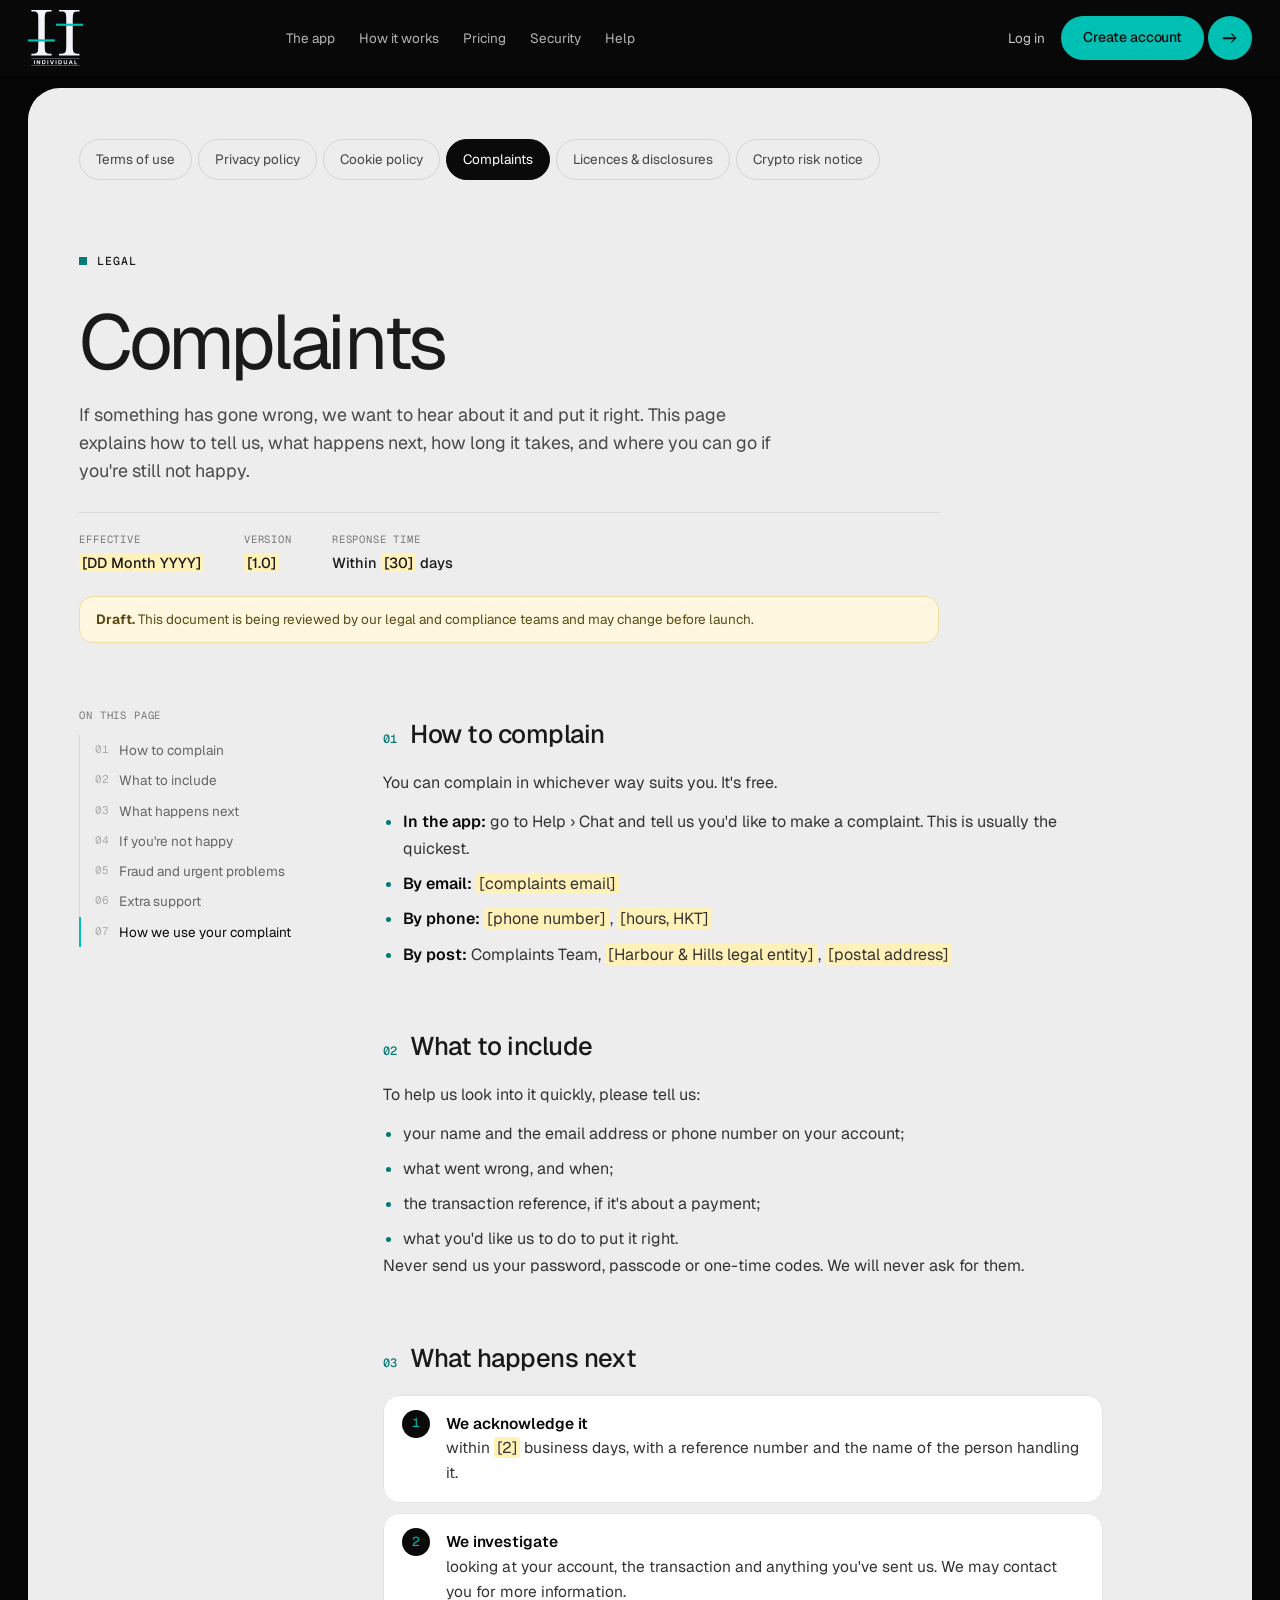
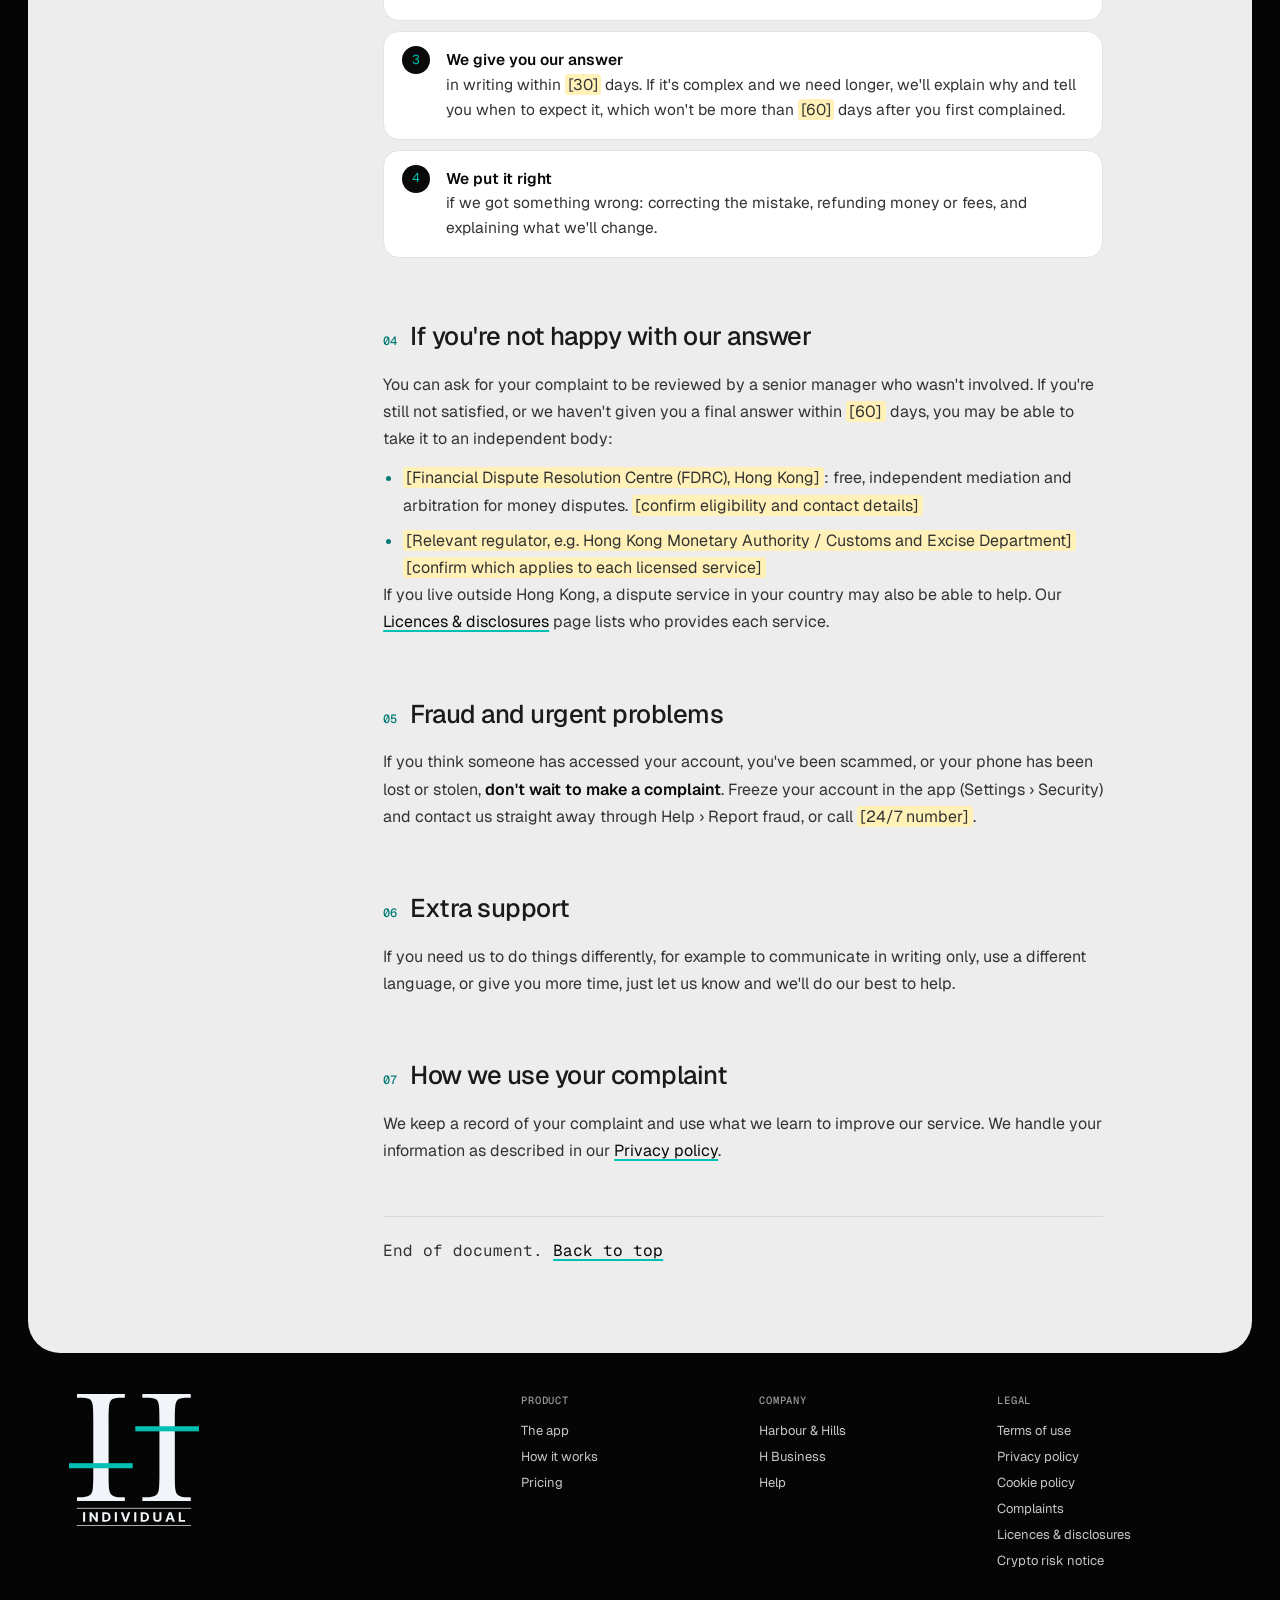
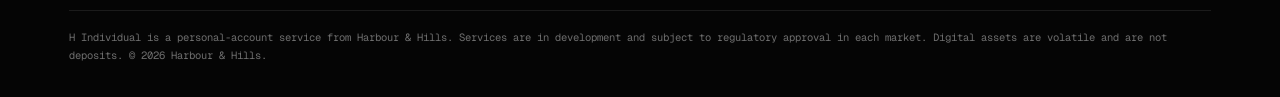
==== commit 456ff7a6: "Footer: list all six legal pages under Legal on every page Co-Authored-By: Claude Opus 5.5 <noreply@" ====
--- a/complaints.html
+++ b/complaints.html
@@ -144,7 +144,7 @@
     <a href="index.html" class="foot__logo"><img src="assets/logo-light.svg?v=2" width="150" height="150" alt="H Individual"></a>
     <div><h3>Product</h3><a href="index.html#app">The app</a><a href="index.html#how">How it works</a><a href="index.html#pricing">Pricing</a></div>
     <div><h3>Company</h3><a href="https://www.harbourandhills.com/hk/index.html" target="_blank" rel="noopener">Harbour &amp; Hills</a><a href="index.html#business">H Business</a><a href="index.html#faq">Help</a></div>
-    <div><h3>Legal</h3><a href="privacy.html">Privacy policy</a><a href="terms.html">Terms of use</a></div>
+    <div><h3>Legal</h3><a href="terms.html">Terms of use</a><a href="privacy.html">Privacy policy</a><a href="cookies.html">Cookie policy</a><a href="complaints.html">Complaints</a><a href="disclosures.html">Licences &amp; disclosures</a><a href="crypto-risk.html">Crypto risk notice</a></div>
   </div>
   <p class="foot__legal">H Individual is a personal-account service from Harbour &amp; Hills. Services are in development and subject to regulatory approval in each market. Digital assets are volatile and are not deposits. © <span data-year></span> Harbour &amp; Hills.</p>
 </footer>
--- a/assets/legal.css
+++ b/assets/legal.css
@@ -87,3 +87,8 @@
 .legal__steps li::before{content:counter(st);position:absolute;left:18px;top:14px;width:28px;height:28px;border-radius:50%;display:grid;place-items:center;background:#0a0a0a;color:var(--teal);font-family:var(--mono);font-size:13px}
 .legal__steps b{display:block;font-weight:600;color:#0a0a0a}
 .legal__steps li+li{margin-top:0}
+
+/* two-column key/value table (company details) */
+.legal__table .legal__kv{min-width:0}
+.legal__kv th{width:38%;font-family:var(--sans);font-size:14px;font-weight:500;letter-spacing:0;text-transform:none;color:#555;background:#fafafa;border-bottom:1px solid #eee}
+.legal__kv tr:last-child th{border-bottom:0}
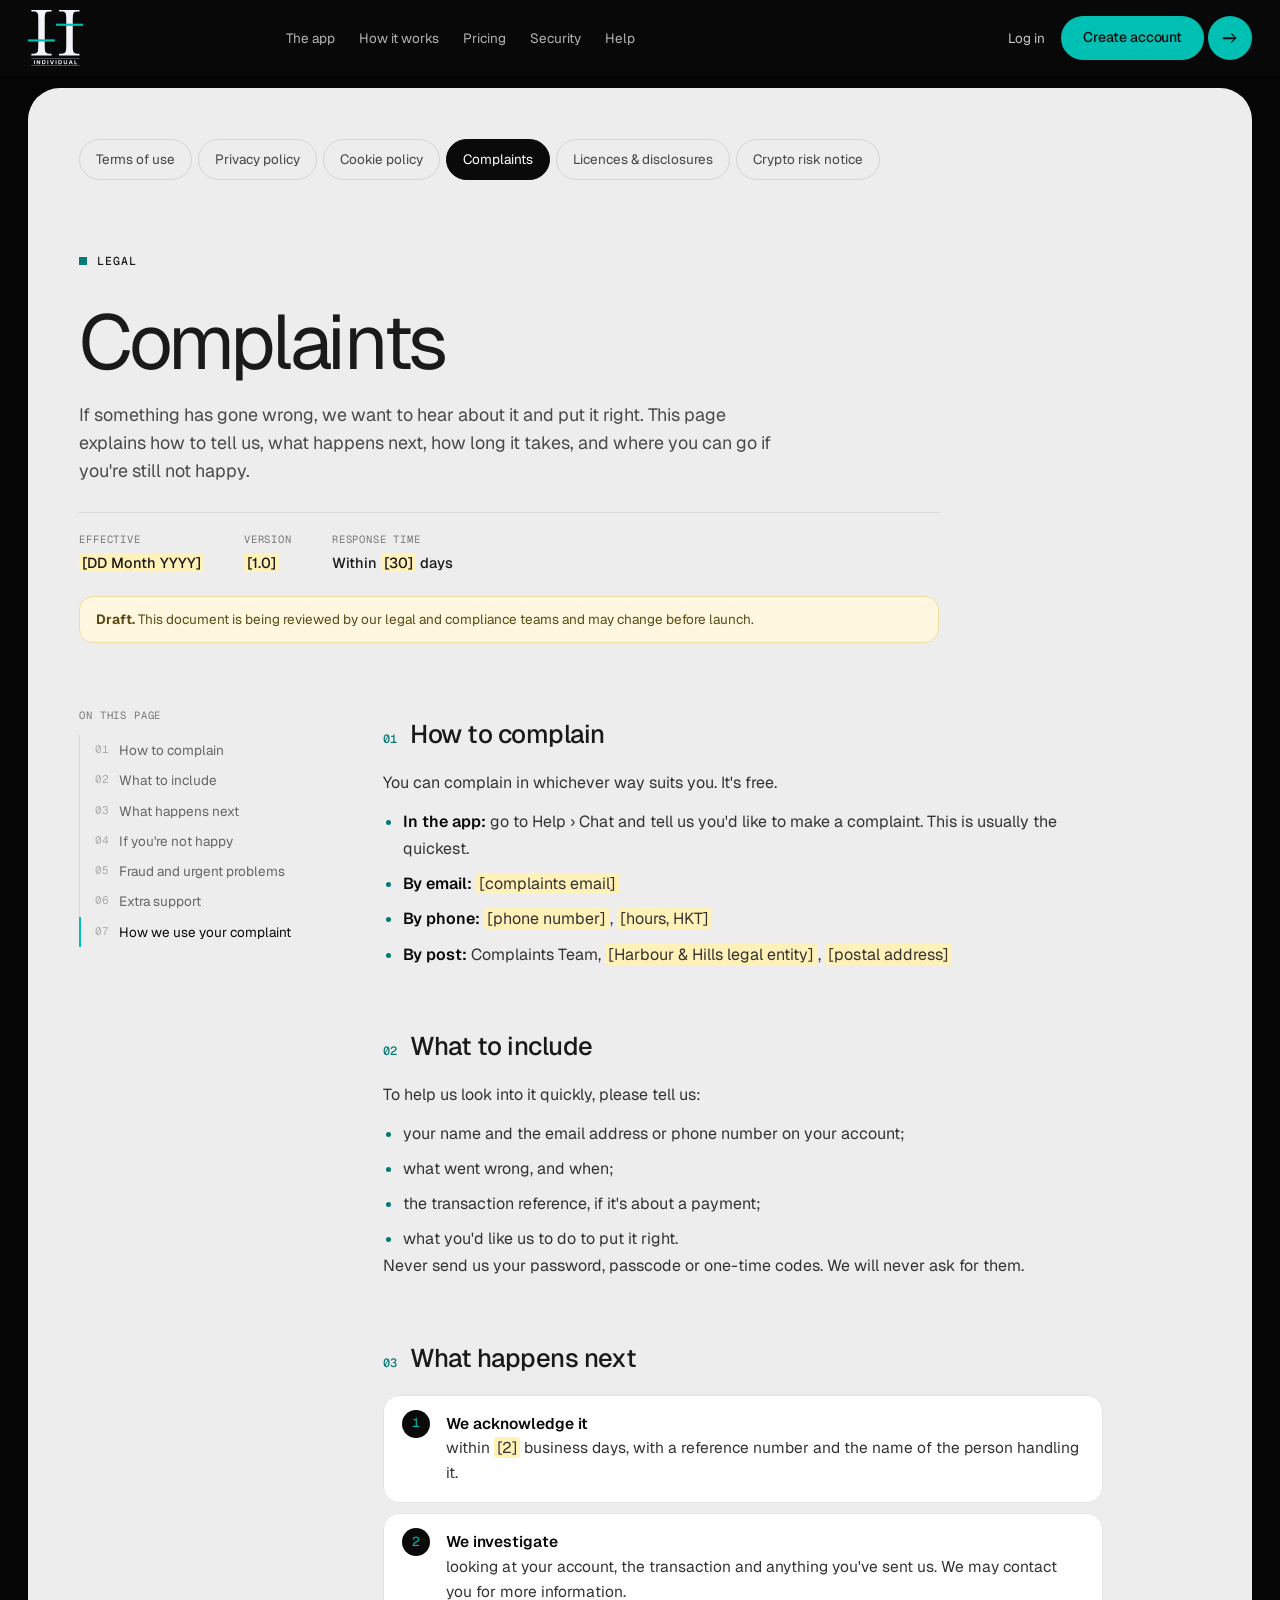
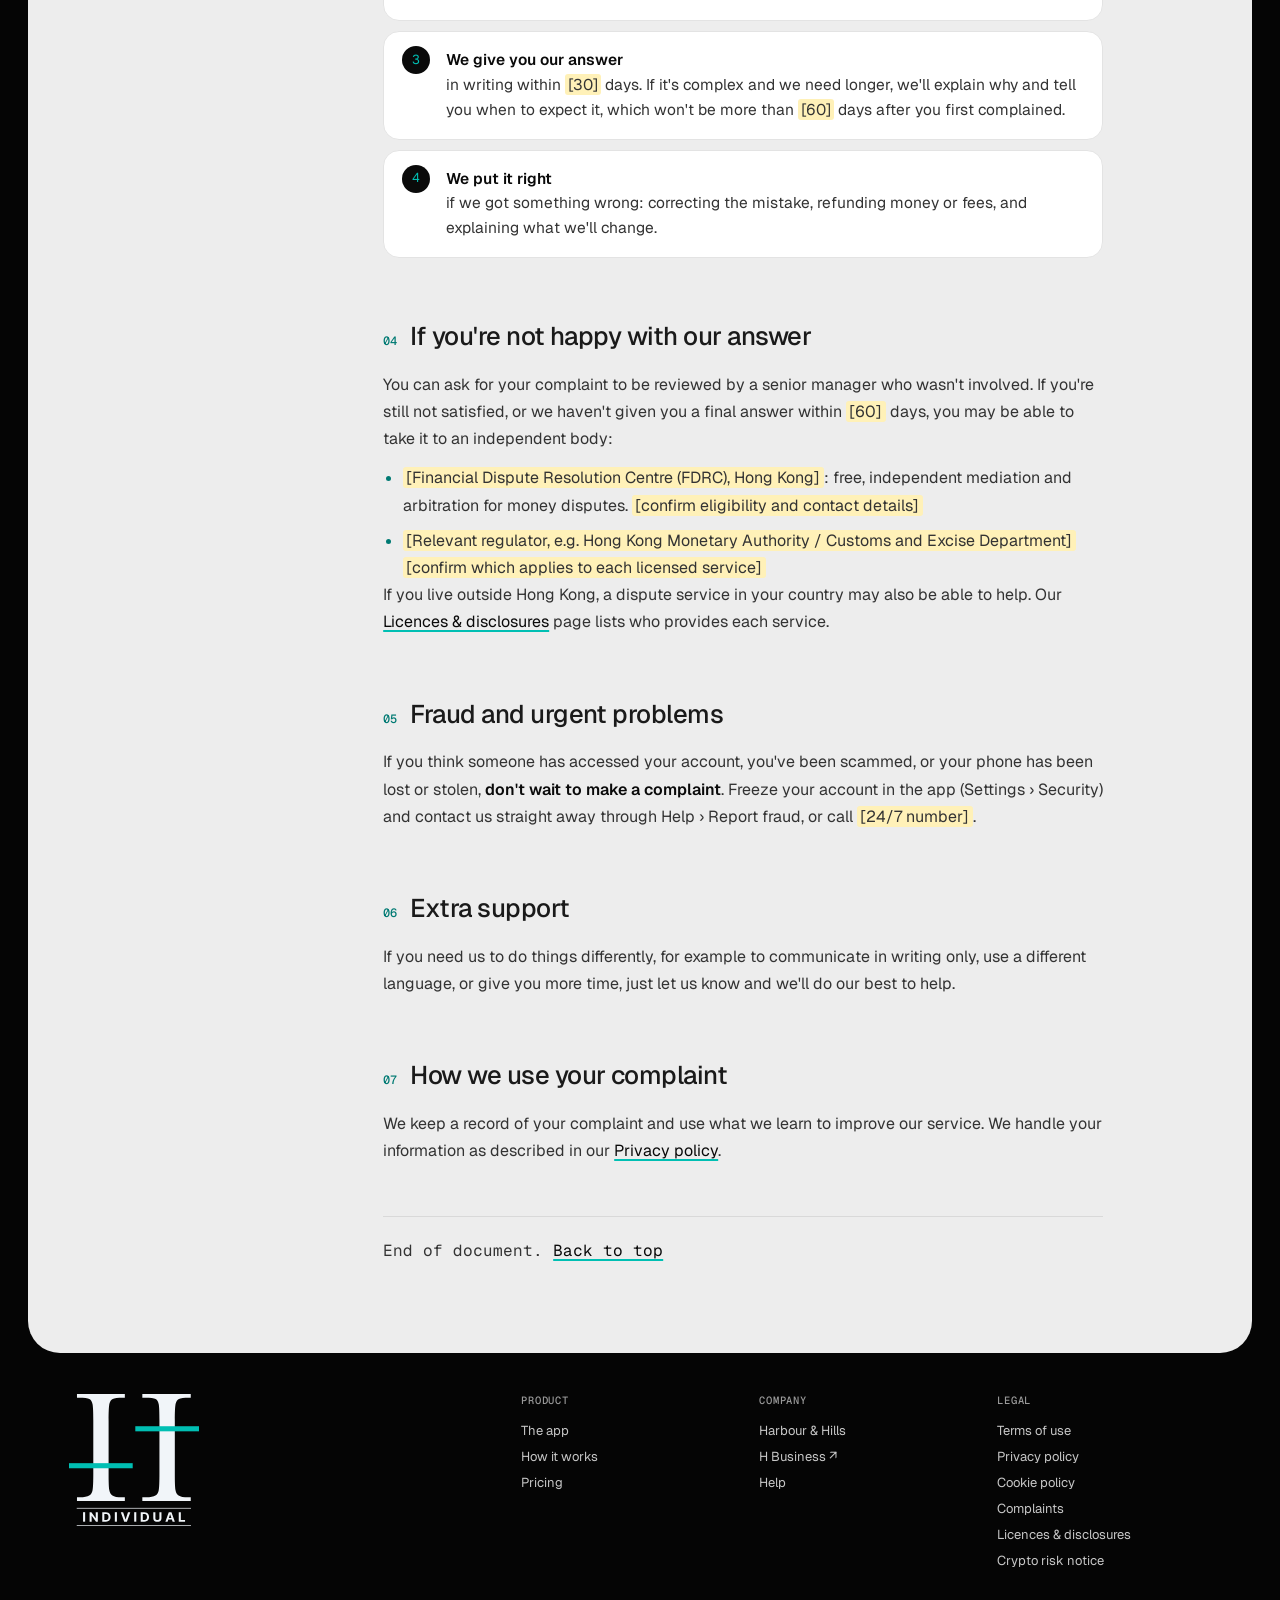
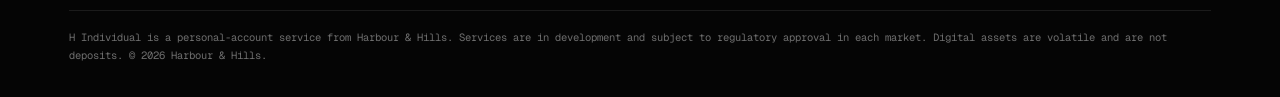
==== commit 270314fc: "H Business: link footer, FAQ and Terms to online.harbourandhills.com/login (new tab, accessible labe" ====
--- a/complaints.html
+++ b/complaints.html
@@ -143,7 +143,7 @@
   <div class="foot__grid">
     <a href="index.html" class="foot__logo"><img src="assets/logo-light.svg?v=2" width="150" height="150" alt="H Individual"></a>
     <div><h3>Product</h3><a href="index.html#app">The app</a><a href="index.html#how">How it works</a><a href="index.html#pricing">Pricing</a></div>
-    <div><h3>Company</h3><a href="https://www.harbourandhills.com/hk/index.html" target="_blank" rel="noopener">Harbour &amp; Hills</a><a href="index.html#business">H Business</a><a href="index.html#faq">Help</a></div>
+    <div><h3>Company</h3><a href="https://www.harbourandhills.com/hk/index.html" target="_blank" rel="noopener">Harbour &amp; Hills</a><a href="https://online.harbourandhills.com/login" target="_blank" rel="noopener">H Business <span aria-hidden="true">↗</span><span class="sr-only"> (opens in a new tab)</span></a><a href="index.html#faq">Help</a></div>
     <div><h3>Legal</h3><a href="terms.html">Terms of use</a><a href="privacy.html">Privacy policy</a><a href="cookies.html">Cookie policy</a><a href="complaints.html">Complaints</a><a href="disclosures.html">Licences &amp; disclosures</a><a href="crypto-risk.html">Crypto risk notice</a></div>
   </div>
   <p class="foot__legal">H Individual is a personal-account service from Harbour &amp; Hills. Services are in development and subject to regulatory approval in each market. Digital assets are volatile and are not deposits. © <span data-year></span> Harbour &amp; Hills.</p>
--- a/assets/site.css
+++ b/assets/site.css
@@ -719,3 +719,4 @@
 @media(max-width:1000px){.stack li{min-height:0}}
 @media(max-width:600px){.how li h3{margin-top:0}}
 .stack__n{color:var(--teal)}
+.sr-only{position:absolute;width:1px;height:1px;overflow:hidden;clip-path:inset(50%);white-space:nowrap}
--- a/assets/legal.css
+++ b/assets/legal.css
@@ -92,3 +92,9 @@
 .legal__table .legal__kv{min-width:0}
 .legal__kv th{width:38%;font-family:var(--sans);font-size:14px;font-weight:500;letter-spacing:0;text-transform:none;color:#555;background:#fafafa;border-bottom:1px solid #eee}
 .legal__kv tr:last-child th{border-bottom:0}
+
+/* prominent risk warning + acknowledgement note */
+.legal__alert{margin:4px 0 16px;padding:18px 20px;border-radius:16px;background:#0a0a0a;color:#ededed;border-left:4px solid var(--teal)}
+.legal__alert p{color:#ededed;font-size:16px}
+.legal__alert strong{color:#fff}
+.legal__ack{margin-top:16px!important;padding:12px 16px;border-radius:14px;background:#fff;border:1px dashed #cfcfcf;font-size:14.5px!important;color:#555!important}
